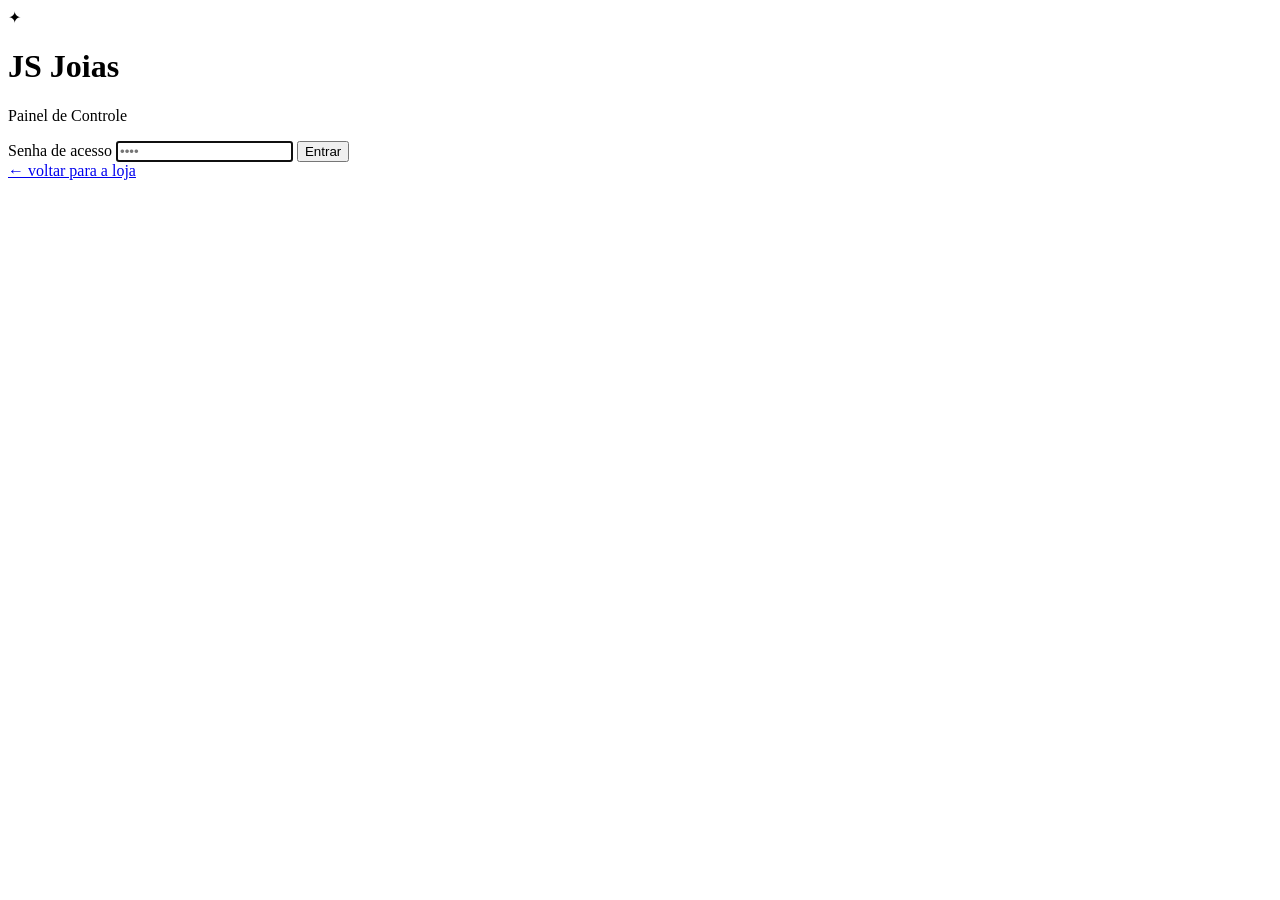
==== admin.html @ 261cc452 "Fazer do Studio Miura a página principal e levar a loja para joias.html A home passa a apresentar o " ====
<!DOCTYPE html>
<html lang="pt-BR">
<head>
    <meta charset="UTF-8">
    <meta name="viewport" content="width=device-width, initial-scale=1.0">
    <meta name="robots" content="noindex, nofollow">
    <title>Painel — JS Joias Delicadas</title>
    <link rel="preconnect" href="https://fonts.googleapis.com">
    <link rel="preconnect" href="https://fonts.gstatic.com" crossorigin>
    <link href="https://fonts.googleapis.com/css2?family=Cormorant+Garamond:ital,wght@0,400;0,500;0,600;1,400&family=Jost:wght@300;400;500;600&display=swap" rel="stylesheet">
    <link rel="stylesheet" href="style.css">
</head>
<body class="admin-body">

    <!-- LOGIN -->
    <div class="admin-login" id="adminLogin">
        <div class="login-card" id="loginCard">
            <span class="brand-star login-star">✦</span>
            <h1 class="login-title">JS Joias</h1>
            <p class="login-sub">Painel de Controle</p>
            <form id="loginForm">
                <label for="loginPass">Senha de acesso</label>
                <input type="password" id="loginPass" inputmode="numeric" autocomplete="current-password" placeholder="••••" autofocus>
                <p class="login-error" id="loginError" hidden>Senha incorreta ✦ tente novamente</p>
                <button type="submit" class="btn btn-gold">Entrar</button>
            </form>
            <a href="joias.html" class="login-back">← voltar para a loja</a>
        </div>
    </div>

    <!-- PAINEL -->
    <div class="admin-panel" id="adminPanel" hidden>
        <header class="admin-header">
            <div class="admin-brand">
                <span class="brand-star">✦</span>
                <div>
                    <div class="admin-brand-name">JS Joias Delicadas</div>
                    <div class="admin-brand-sub">Painel de Controle</div>
                </div>
            </div>
            <div class="admin-header-actions">
                <a href="joias.html" target="_blank" class="btn btn-outline-sm">Ver loja ↗</a>
                <button class="btn btn-outline-sm" id="logoutBtn">Sair</button>
            </div>
        </header>

        <main class="admin-main">
            <div class="admin-stats" id="adminStats"></div>

            <section class="admin-section">
                <div class="admin-section-head">
                    <div>
                        <h2>Configurações da Loja</h2>
                        <p>Avisos do topo, WhatsApp e Instagram — valem para o site inteiro, inclusive o checkout.</p>
                    </div>
                </div>
                <div class="admin-config">
                    <div class="config-grid">
                        <div class="config-field">
                            <label for="cfgWhatsapp">WhatsApp (55 + DDD + número)</label>
                            <input type="text" id="cfgWhatsapp" inputmode="numeric" placeholder="5541989043923">
                        </div>
                        <div class="config-field">
                            <label for="cfgInstagram">Instagram (sem @)</label>
                            <input type="text" id="cfgInstagram" placeholder="js_joiasdelicadas">
                        </div>
                    </div>
                    <div class="config-grid three">
                        <div class="config-field"><label for="cfgAnn0">Aviso 1 da barra</label><input type="text" id="cfgAnn0" placeholder="✦ Frete Grátis acima de R$150"></div>
                        <div class="config-field"><label for="cfgAnn1">Aviso 2 da barra</label><input type="text" id="cfgAnn1" placeholder="1 Ano de Garantia em todas as peças"></div>
                        <div class="config-field"><label for="cfgAnn2">Aviso 3 da barra</label><input type="text" id="cfgAnn2" placeholder="Pix com 5% de desconto ✦"></div>
                    </div>
                </div>
            </section>

            <section class="admin-section">
                <div class="admin-section-head">
                    <div>
                        <h2>Peças da Loja</h2>
                        <p>Edite nome, preços, promoções e estoque, ou oculte peças da vitrine. As mudanças ficam pendentes até você salvar.</p>
                    </div>
                    <button type="button" class="btn btn-gold" id="openNewPieceBtn">＋ Adicionar peça</button>
                </div>
                <div class="admin-orphans" id="orphanNote" hidden></div>
                <div class="admin-table-wrap">
                    <table class="admin-table">
                        <thead>
                            <tr>
                                <th>Peça</th>
                                <th>Nome</th>
                                <th>Preço (R$)</th>
                                <th>De (R$)</th>
                                <th>Selo</th>
                                <th>À venda</th>
                                <th>Visível</th>
                            </tr>
                        </thead>
                        <tbody id="adminRows"></tbody>
                    </table>
                </div>
            </section>

            <section class="admin-actions-bar" id="actionsBar">
                <div class="pending-note" id="pendingNote">Nenhuma alteração pendente</div>
                <div class="admin-actions-btns">
                    <button class="btn btn-outline-sm" id="discardBtn">Descartar alterações</button>
                    <button class="btn btn-cream" id="previewBtn">Salvar prévia neste navegador</button>
                    <button class="btn btn-gold" id="publishBtn">✦ Publicar no site</button>
                </div>
            </section>

            <section class="admin-section admin-publish-box">
                <h3>Publicação</h3>
                <p>Para o botão <strong>"Publicar no site"</strong> funcionar, cole aqui um token do GitHub
                   (<a href="https://github.com/settings/personal-access-tokens/new" target="_blank">criar token ↗</a> — dê acesso de <em>Contents: Read and write</em> apenas ao repositório <code>js-joias-delicadas</code>).
                   O token fica salvo <strong>somente neste navegador</strong>.</p>
                <div class="token-row">
                    <input type="password" id="ghToken" placeholder="github_pat_… ou ghp_…" autocomplete="off">
                    <button class="btn btn-outline-sm" id="saveTokenBtn">Salvar token</button>
                </div>
                <p class="publish-status" id="publishStatus"></p>
            </section>
        </main>
    </div>

    <!-- JANELA DE POSTAGEM — abre pelo botão "Adicionar peça" -->
    <div class="admin-modal" id="newPieceModal" hidden>
        <div class="admin-modal-backdrop" data-close-modal></div>
        <div class="admin-modal-card" role="dialog" aria-modal="true" aria-labelledby="newPieceTitle">
            <header class="admin-modal-head">
                <div>
                    <h2 id="newPieceTitle">Nova Peça</h2>
                    <p>Ela entra no topo da vitrine quando você salvar a prévia ou publicar.</p>
                </div>
                <button type="button" class="admin-modal-close" data-close-modal aria-label="Fechar">✕</button>
            </header>
            <div class="admin-modal-body">
                <form class="new-piece" id="newPieceForm">
                    <div class="new-piece-photo">
                        <input type="file" id="npPhoto" accept="image/*" hidden>
                        <button type="button" class="photo-add-btn np-photo-btn" id="npPhotoBtn" aria-label="Escolher foto">
                            <svg viewBox="0 0 24 24" fill="none" stroke="currentColor" stroke-width="1.5"><path d="M23 19a2 2 0 01-2 2H3a2 2 0 01-2-2V8a2 2 0 012-2h4l2-3h6l2 3h4a2 2 0 012 2z"/><circle cx="12" cy="13" r="4"/></svg>
                            <span>Foto da peça</span>
                        </button>
                        <img id="npPreview" alt="" hidden>
                    </div>
                    <div class="new-piece-fields">
                        <div class="config-grid">
                            <div class="config-field"><label for="npName">Nome da peça</label><input type="text" id="npName" maxlength="60" placeholder="Ex.: Brinco Gota de Cristal" required></div>
                            <div class="config-field"><label for="npBadge">Selo (opcional)</label><input type="text" id="npBadge" maxlength="20" placeholder="Novidade"></div>
                        </div>
                        <div class="config-grid three">
                            <div class="config-field">
                                <label for="npTipo">Tipo</label>
                                <select id="npTipo">
                                    <option>Brincos</option><option>Colares</option><option>Pulseiras</option><option>Anéis</option>
                                </select>
                            </div>
                            <div class="config-field">
                                <label for="npMaterial">Material</label>
                                <select id="npMaterial">
                                    <option>Ouro 18k</option><option>Ródio Branco</option><option>Prata</option><option>Pérola</option>
                                </select>
                            </div>
                            <div class="config-field checkbox-field">
                                <label for="npPerola"><input type="checkbox" id="npPerola"> Contém pérolas</label>
                            </div>
                        </div>
                        <div class="config-grid three">
                            <div class="config-field"><label for="npPrice">Preço (R$)</label><input type="text" id="npPrice" inputmode="decimal" placeholder="99,90" required></div>
                            <div class="config-field"><label for="npOldPrice">Preço "De" (opcional)</label><input type="text" id="npOldPrice" inputmode="decimal" placeholder="—"></div>
                            <div class="config-field checkbox-field">
                                <label for="npKids"><input type="checkbox" id="npKids"> Peça infantil (aba Kids)</label>
                            </div>
                        </div>
                        <div class="config-field">
                            <label for="npDesc">Descrição</label>
                            <textarea id="npDesc" rows="3" maxlength="300" placeholder="Conte os detalhes da peça…"></textarea>
                        </div>
                        <p class="modal-error" id="npError" hidden></p>
                        <button type="submit" class="btn btn-gold">＋ Adicionar à loja</button>
                    </div>
                </form>
            </div>
        </div>
    </div>

    <script src="data/produtos.js"></script>
    <script src="data/catalogo-auto.js"></script>
    <script src="script.js"></script>
    <script src="admin.js"></script>
</body>
</html>
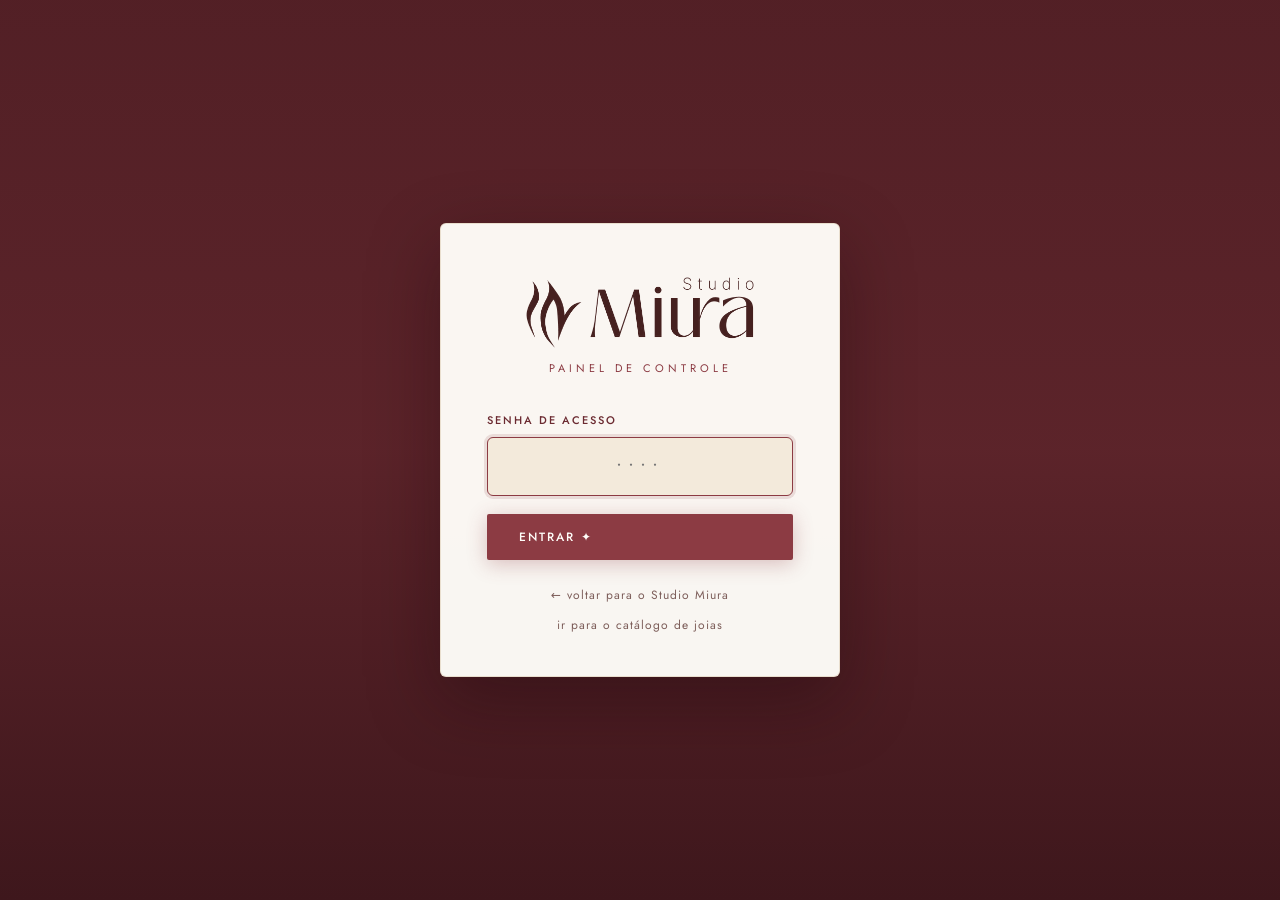
==== commit 6e866150: "Vestir o painel de controle com a identidade do Studio Miura admin-studio.css redefine as variáveis " ====
--- a/admin.html
+++ b/admin.html
@@ -4,27 +4,29 @@
     <meta charset="UTF-8">
     <meta name="viewport" content="width=device-width, initial-scale=1.0">
     <meta name="robots" content="noindex, nofollow">
-    <title>Painel — JS Joias Delicadas</title>
+    <title>Painel — Studio Miura</title>
     <link rel="preconnect" href="https://fonts.googleapis.com">
     <link rel="preconnect" href="https://fonts.gstatic.com" crossorigin>
     <link href="https://fonts.googleapis.com/css2?family=Cormorant+Garamond:ital,wght@0,400;0,500;0,600;1,400&family=Jost:wght@300;400;500;600&display=swap" rel="stylesheet">
+    <link rel="icon" type="image/png" href="img/studio/favicon.png">
     <link rel="stylesheet" href="style.css">
+    <link rel="stylesheet" href="admin-studio.css">
 </head>
 <body class="admin-body">
 
     <!-- LOGIN -->
     <div class="admin-login" id="adminLogin">
         <div class="login-card" id="loginCard">
-            <span class="brand-star login-star">✦</span>
-            <h1 class="login-title">JS Joias</h1>
+            <h1><img src="img/studio/logo-miura.png" alt="Studio Miura" class="login-logo" width="906" height="286"></h1>
             <p class="login-sub">Painel de Controle</p>
             <form id="loginForm">
                 <label for="loginPass">Senha de acesso</label>
                 <input type="password" id="loginPass" inputmode="numeric" autocomplete="current-password" placeholder="••••" autofocus>
                 <p class="login-error" id="loginError" hidden>Senha incorreta ✦ tente novamente</p>
-                <button type="submit" class="btn btn-gold">Entrar</button>
+                <button type="submit" class="btn btn-gold">Entrar ✦</button>
             </form>
-            <a href="joias.html" class="login-back">← voltar para a loja</a>
+            <a href="index.html" class="login-back">← voltar para o Studio Miura</a>
+            <a href="joias.html" class="login-back">ir para o catálogo de joias</a>
         </div>
     </div>
 
@@ -32,19 +34,23 @@
     <div class="admin-panel" id="adminPanel" hidden>
         <header class="admin-header">
             <div class="admin-brand">
-                <span class="brand-star">✦</span>
-                <div>
-                    <div class="admin-brand-name">JS Joias Delicadas</div>
-                    <div class="admin-brand-sub">Painel de Controle</div>
-                </div>
+                <img src="img/studio/logo-miura.png" alt="Studio Miura" class="admin-logo" width="906" height="286">
+                <div class="admin-brand-sub"><strong>Painel de Controle</strong>Catálogo de Joias</div>
             </div>
             <div class="admin-header-actions">
-                <a href="joias.html" target="_blank" class="btn btn-outline-sm">Ver loja ↗</a>
+                <a href="index.html" target="_blank" class="btn btn-outline-sm">Ver Studio ↗</a>
+                <a href="joias.html" target="_blank" class="btn btn-outline-sm">Ver joias ↗</a>
                 <button class="btn btn-outline-sm" id="logoutBtn">Sair</button>
             </div>
         </header>
 
         <main class="admin-main">
+            <div class="admin-welcome">
+                <p>Studio Miura · Painel</p>
+                <h1>Bem-vinda ao seu <em>painel</em></h1>
+                <p>Cuide do catálogo de joias: preços, fotos, estoque e avisos. Nada vai ao ar até você salvar ou publicar.</p>
+            </div>
+
             <div class="admin-stats" id="adminStats"></div>
 
             <section class="admin-section">
--- a/style.css
+++ b/style.css
@@ -0,0 +1,3177 @@
+/* ===========================
+   JS JOIAS DELICADAS — CSS
+   Paleta: Creme, Dourado, Rosa Perola
+   =========================== */
+
+:root {
+  --gold: #c9a06c;
+  --gold-light: #e2c89a;
+  --gold-dark: #a07845;
+  --cream: #fdf8f3;
+  --cream-warm: #f7f0e8;
+  --nude: #eeddd0;
+  --rose: #e8c5bb;
+  --rose-light: #f5ece8;
+  --dark: #2c211c;
+  --text: #4a3830;
+  --text-light: #7a6358;
+  --border: #e8d8cc;
+  --white: #ffffff;
+  --shadow: 0 4px 30px rgba(44,33,28,0.08);
+  --shadow-hover: 0 12px 50px rgba(44,33,28,0.15);
+  --nav-h: 72px;
+  --ann-h: 38px;
+  --transition: all 0.35s cubic-bezier(0.4, 0, 0.2, 1);
+  --radius: 6px;
+  --font-serif: 'Cormorant Garamond', 'Times New Roman', serif;
+  --font-sans: 'Jost', system-ui, sans-serif;
+}
+
+*, *::before, *::after { box-sizing: border-box; margin: 0; padding: 0; }
+
+html { scroll-behavior: smooth; font-size: 16px; }
+
+body {
+  font-family: var(--font-sans);
+  background: var(--cream);
+  color: var(--text);
+  line-height: 1.65;
+  overflow-x: hidden;
+}
+
+img { display: block; max-width: 100%; height: auto; }
+a { text-decoration: none; color: inherit; }
+ul { list-style: none; }
+
+/* Acessibilidade: âncoras não escondem sob a navbar sticky */
+[id] { scroll-margin-top: calc(var(--nav-h) + 16px); }
+
+/* Acessibilidade: foco visível para navegação por teclado */
+a:focus-visible,
+button:focus-visible,
+input:focus-visible,
+textarea:focus-visible,
+select:focus-visible {
+  outline: 2px solid var(--gold);
+  outline-offset: 2px;
+}
+
+/* Acessibilidade: respeita preferência por menos movimento */
+@media (prefers-reduced-motion: reduce) {
+  *, *::before, *::after {
+    animation-duration: 0.01ms !important;
+    animation-delay: 0ms !important;
+    animation-iteration-count: 1 !important;
+    transition-duration: 0.01ms !important;
+    transition-delay: 0ms !important;
+  }
+  html { scroll-behavior: auto; }
+}
+
+/* Touch: ações que dependem de hover ficam sempre visíveis */
+@media (hover: none) {
+  .wishlist-btn { opacity: 1; transform: scale(1); }
+  .product-quick-actions { transform: translateY(0); }
+  .quick-add-btn { padding: 15px 13px; }
+  .cat-overlay { opacity: 1; }
+  .wa-tooltip { display: none; }
+}
+
+/* CONTAINER */
+.container { max-width: 1200px; margin: 0 auto; padding: 0 24px; }
+
+/* SECTIONS */
+.section-label {
+  font-family: var(--font-sans);
+  font-size: 11px;
+  font-weight: 500;
+  letter-spacing: 3px;
+  text-transform: uppercase;
+  color: var(--gold);
+  margin-bottom: 12px;
+}
+.section-label.light { color: var(--gold-light); }
+
+.section-title {
+  font-family: var(--font-serif);
+  font-size: clamp(32px, 4vw, 46px);
+  font-weight: 400;
+  color: var(--dark);
+  line-height: 1.2;
+  margin-bottom: 12px;
+}
+
+.section-subtitle {
+  font-size: 15px;
+  color: var(--text-light);
+  margin-bottom: 48px;
+}
+
+/* BUTTONS */
+.btn {
+  display: inline-flex;
+  align-items: center;
+  gap: 8px;
+  padding: 14px 32px;
+  border-radius: 2px;
+  font-family: var(--font-sans);
+  font-size: 12px;
+  font-weight: 500;
+  letter-spacing: 2px;
+  text-transform: uppercase;
+  cursor: pointer;
+  border: none;
+  transition: var(--transition);
+  text-align: center;
+  white-space: nowrap;
+}
+
+.btn-gold {
+  background: var(--gold);
+  color: var(--white);
+  box-shadow: 0 4px 20px rgba(201,160,108,0.35);
+}
+.btn-gold:hover {
+  background: var(--gold-dark);
+  transform: translateY(-2px);
+  box-shadow: 0 8px 30px rgba(201,160,108,0.45);
+}
+
+.btn-outline {
+  background: transparent;
+  color: var(--dark);
+  border: 1.5px solid var(--dark);
+}
+.btn-outline:hover {
+  background: var(--dark);
+  color: var(--white);
+  transform: translateY(-2px);
+}
+
+.btn-outline-sm {
+  background: transparent;
+  color: var(--gold);
+  border: 1px solid var(--gold);
+  padding: 9px 20px;
+  border-radius: 2px;
+  font-family: var(--font-sans);
+  font-size: 11px;
+  font-weight: 500;
+  letter-spacing: 1.5px;
+  text-transform: uppercase;
+  cursor: pointer;
+  transition: var(--transition);
+  display: inline-block;
+}
+.btn-outline-sm:hover { background: var(--gold); color: var(--white); }
+
+.btn-cream {
+  background: var(--cream);
+  color: var(--gold-dark);
+  border: 1.5px solid var(--gold);
+}
+.btn-cream:hover {
+  background: var(--gold);
+  color: var(--white);
+  transform: translateY(-2px);
+}
+
+/* ===========================
+   ANNOUNCEMENT BAR
+   =========================== */
+.announcement-bar {
+  background: var(--dark);
+  color: var(--gold-light);
+  height: var(--ann-h);
+  display: flex;
+  align-items: center;
+  justify-content: center;
+  position: relative;
+  overflow: hidden;
+}
+.announcement-inner {
+  display: flex;
+  align-items: center;
+  gap: 16px;
+  font-family: var(--font-sans);
+  font-size: 11.5px;
+  letter-spacing: 0.5px;
+  animation: marqueeSlide 20s linear infinite;
+}
+@keyframes marqueeSlide {
+  0%,100% { opacity: 1; }
+}
+.announcement-inner .sep { opacity: 0.4; }
+.announcement-close {
+  position: absolute;
+  right: 16px;
+  background: none;
+  border: none;
+  color: var(--gold-light);
+  font-size: 20px;
+  cursor: pointer;
+  opacity: 0.6;
+  line-height: 1;
+  transition: opacity 0.2s;
+}
+.announcement-close:hover { opacity: 1; }
+
+/* ===========================
+   NAVBAR
+   =========================== */
+.navbar {
+  position: sticky;
+  top: 0;
+  z-index: 100;
+  background: rgba(253,248,243,0.96);
+  backdrop-filter: blur(12px);
+  -webkit-backdrop-filter: blur(12px);
+  border-bottom: 1px solid var(--border);
+  height: var(--nav-h);
+  transition: var(--transition);
+}
+.navbar.scrolled {
+  box-shadow: var(--shadow);
+  background: rgba(253,248,243,0.99);
+}
+
+.nav-container {
+  max-width: 1200px;
+  margin: 0 auto;
+  padding: 0 24px;
+  height: 100%;
+  display: flex;
+  align-items: center;
+  gap: 32px;
+}
+
+.brand { flex: 1; display: flex; justify-content: center; }
+.brand-link {
+  display: flex;
+  align-items: center;
+  gap: 10px;
+  transition: opacity 0.2s;
+}
+.brand-link:hover { opacity: 0.8; }
+.brand-star {
+  font-size: 20px;
+  color: var(--gold);
+  animation: starSpin 8s linear infinite;
+}
+@keyframes starSpin {
+  0% { transform: rotate(0deg); }
+  100% { transform: rotate(360deg); }
+}
+.brand-text { display: flex; flex-direction: column; line-height: 1; }
+.brand-name {
+  font-family: var(--font-serif);
+  font-size: 20px;
+  font-weight: 600;
+  color: var(--dark);
+  letter-spacing: 1px;
+}
+.brand-sub {
+  font-size: 9px;
+  letter-spacing: 3px;
+  text-transform: uppercase;
+  color: var(--gold);
+  font-weight: 400;
+  margin-top: 2px;
+}
+
+.nav-menu { display: flex; align-items: center; gap: 32px; }
+.nav-link {
+  font-size: 12px;
+  font-weight: 400;
+  letter-spacing: 1.5px;
+  text-transform: uppercase;
+  color: var(--text);
+  position: relative;
+  padding-bottom: 4px;
+  transition: color 0.2s;
+}
+.nav-link::after {
+  content: '';
+  position: absolute;
+  bottom: 0;
+  left: 0;
+  width: 0;
+  height: 1px;
+  background: var(--gold);
+  transition: width 0.3s ease;
+}
+.nav-link:hover { color: var(--gold); }
+.nav-link:hover::after { width: 100%; }
+
+.nav-actions { display: flex; align-items: center; gap: 8px; }
+.icon-btn {
+  width: 40px;
+  height: 40px;
+  border: none;
+  background: none;
+  cursor: pointer;
+  display: flex;
+  align-items: center;
+  justify-content: center;
+  color: var(--text);
+  border-radius: 50%;
+  transition: var(--transition);
+  position: relative;
+}
+.icon-btn:hover { background: var(--nude); color: var(--gold); }
+
+.cart-btn { position: relative; }
+.cart-count {
+  position: absolute;
+  top: 4px;
+  right: 4px;
+  width: 16px;
+  height: 16px;
+  background: var(--gold);
+  color: white;
+  border-radius: 50%;
+  font-size: 9px;
+  font-weight: 600;
+  display: flex;
+  align-items: center;
+  justify-content: center;
+  opacity: 0;
+  transform: scale(0);
+  transition: var(--transition);
+}
+.cart-count.visible { opacity: 1; transform: scale(1); }
+
+.hamburger {
+  display: none;
+  flex-direction: column;
+  gap: 5px;
+  background: none;
+  border: none;
+  cursor: pointer;
+  padding: 4px;
+}
+.hamburger span {
+  display: block;
+  width: 24px;
+  height: 1.5px;
+  background: var(--dark);
+  transition: var(--transition);
+}
+.hamburger.open span:nth-child(1) { transform: translateY(6.5px) rotate(45deg); }
+.hamburger.open span:nth-child(2) { opacity: 0; }
+.hamburger.open span:nth-child(3) { transform: translateY(-6.5px) rotate(-45deg); }
+
+/* Search Overlay */
+.search-overlay {
+  position: absolute;
+  top: 100%;
+  left: 0;
+  right: 0;
+  background: var(--white);
+  border-bottom: 1px solid var(--border);
+  padding: 20px 24px;
+  display: none;
+  box-shadow: var(--shadow);
+}
+.search-overlay.active { display: block; animation: fadeDown 0.2s ease; }
+@keyframes fadeDown { from { opacity: 0; transform: translateY(-8px); } to { opacity: 1; transform: translateY(0); } }
+.search-container { max-width: 600px; margin: 0 auto; position: relative; }
+.search-input {
+  width: 100%;
+  padding: 12px 48px 12px 16px;
+  border: 1px solid var(--border);
+  border-radius: 2px;
+  font-family: var(--font-sans);
+  font-size: 14px;
+  color: var(--text);
+  background: var(--cream);
+  outline: none;
+  transition: border-color 0.2s;
+}
+.search-input:focus { border-color: var(--gold); }
+.search-close {
+  position: absolute;
+  right: 12px;
+  top: 50%;
+  transform: translateY(-50%);
+  background: none;
+  border: none;
+  font-size: 24px;
+  cursor: pointer;
+  color: var(--text-light);
+  line-height: 1;
+}
+
+/* Mobile Menu */
+.mobile-menu-overlay {
+  position: fixed;
+  inset: 0;
+  background: rgba(44,33,28,0.5);
+  z-index: 150;
+  opacity: 0;
+  pointer-events: none;
+  transition: opacity 0.35s;
+}
+.mobile-menu-overlay.active { opacity: 1; pointer-events: all; }
+
+.mobile-menu {
+  position: fixed;
+  top: 0;
+  left: 0;
+  width: min(320px, 85vw);
+  height: 100vh;
+  height: 100dvh;
+  background: var(--cream);
+  z-index: 200;
+  padding: 32px 28px;
+  transform: translateX(-100%);
+  transition: transform 0.35s cubic-bezier(0.4, 0, 0.2, 1);
+  display: flex;
+  flex-direction: column;
+  gap: 32px;
+}
+.mobile-menu.open { transform: translateX(0); }
+.mobile-close {
+  position: absolute;
+  top: 20px;
+  right: 20px;
+  background: none;
+  border: none;
+  font-size: 28px;
+  cursor: pointer;
+  color: var(--text);
+  line-height: 1;
+}
+.mobile-brand {
+  font-family: var(--font-serif);
+  font-size: 22px;
+  color: var(--dark);
+  display: flex;
+  align-items: center;
+  gap: 10px;
+}
+.mobile-nav { display: flex; flex-direction: column; gap: 4px; }
+.mobile-nav-link {
+  display: block;
+  padding: 12px 0;
+  font-size: 13px;
+  letter-spacing: 2px;
+  text-transform: uppercase;
+  color: var(--text);
+  border-bottom: 1px solid var(--border);
+  transition: color 0.2s;
+}
+.mobile-nav-link:hover { color: var(--gold); }
+.mobile-whatsapp {
+  display: flex;
+  align-items: center;
+  gap: 10px;
+  background: #25d366;
+  color: white;
+  padding: 14px 20px;
+  border-radius: 2px;
+  font-size: 13px;
+  font-weight: 500;
+  letter-spacing: 0.5px;
+  transition: opacity 0.2s;
+}
+.mobile-whatsapp:hover { opacity: 0.9; }
+
+/* ===========================
+   HERO
+   =========================== */
+.hero {
+  position: relative;
+  min-height: 92vh;
+  min-height: 92svh;
+  display: flex;
+  align-items: center;
+  justify-content: center;
+  text-align: center;
+  overflow: hidden;
+}
+.hero-bg {
+  position: absolute;
+  inset: 0;
+}
+.hero-img {
+  width: 100%;
+  height: 100%;
+  object-fit: cover;
+  object-position: center;
+  transform: scale(1.02);
+  transition: transform 8s ease;
+}
+.hero:hover .hero-img { transform: scale(1.06); }
+.hero-overlay {
+  position: absolute;
+  inset: 0;
+  background:
+    radial-gradient(ellipse at 50% 35%, rgba(30,21,16,0) 0%, rgba(30,21,16,0.4) 100%),
+    linear-gradient(
+      to top,
+      rgba(30,21,16,0.9) 0%,
+      rgba(30,21,16,0.5) 45%,
+      rgba(30,21,16,0.28) 100%
+    );
+}
+
+.hero-content {
+  position: relative;
+  z-index: 10;
+  max-width: 720px;
+  margin: 0 auto;
+  padding: 100px 24px 120px;
+  display: flex;
+  flex-direction: column;
+  align-items: center;
+  animation: heroFadeIn 1s ease both;
+}
+@keyframes heroFadeIn {
+  from { opacity: 0; transform: translateY(30px); }
+  to { opacity: 1; transform: translateY(0); }
+}
+
+.hero-eyebrow {
+  font-size: 11px;
+  letter-spacing: 5px;
+  text-transform: uppercase;
+  color: var(--gold-light);
+  margin-bottom: 20px;
+  display: flex;
+  align-items: center;
+  gap: 14px;
+  animation: heroFadeIn 1s ease 0.1s both;
+}
+.hero-eyebrow::before,
+.hero-eyebrow::after {
+  content: '';
+  width: 44px;
+  height: 1px;
+  background: linear-gradient(to right, transparent, var(--gold-light));
+}
+.hero-eyebrow::after {
+  background: linear-gradient(to left, transparent, var(--gold-light));
+}
+
+.hero-title {
+  font-family: var(--font-serif);
+  font-weight: 300;
+  line-height: 1.05;
+  margin-bottom: 20px;
+  animation: heroFadeIn 1s ease 0.2s both;
+}
+.hero-title-line1 {
+  display: block;
+  font-size: clamp(44px, 6vw, 72px);
+  color: var(--cream);
+  text-shadow: 0 2px 24px rgba(30,21,16,0.4);
+}
+.hero-title-line2 {
+  display: block;
+  font-size: clamp(50px, 7vw, 84px);
+  color: var(--gold-light);
+  font-style: italic;
+  font-weight: 300;
+  text-shadow: 0 2px 24px rgba(30,21,16,0.4);
+}
+
+.hero-subtitle {
+  font-size: 15px;
+  color: rgba(253,248,243,0.85);
+  line-height: 1.7;
+  margin-bottom: 36px;
+  max-width: 440px;
+  animation: heroFadeIn 1s ease 0.3s both;
+}
+
+.hero-ctas {
+  display: flex;
+  gap: 16px;
+  flex-wrap: wrap;
+  justify-content: center;
+  margin-bottom: 40px;
+  animation: heroFadeIn 1s ease 0.4s both;
+}
+.hero .btn-outline {
+  color: var(--cream);
+  border-color: rgba(253,248,243,0.65);
+}
+.hero .btn-outline:hover {
+  background: var(--cream);
+  border-color: var(--cream);
+  color: var(--dark);
+}
+
+.hero-badges {
+  display: flex;
+  gap: 12px;
+  flex-wrap: wrap;
+  justify-content: center;
+  animation: heroFadeIn 1s ease 0.5s both;
+}
+.badge {
+  display: flex;
+  align-items: center;
+  gap: 8px;
+  font-size: 12px;
+  color: rgba(253,248,243,0.92);
+  letter-spacing: 0.5px;
+  background: rgba(253,248,243,0.1);
+  border: 1px solid rgba(253,248,243,0.22);
+  backdrop-filter: blur(6px);
+  -webkit-backdrop-filter: blur(6px);
+  padding: 8px 16px;
+  border-radius: 999px;
+}
+.badge-icon { color: var(--gold-light); font-size: 10px; }
+
+.hero-scroll {
+  position: absolute;
+  bottom: 40px;
+  left: 50%;
+  transform: translateX(-50%);
+  display: flex;
+  flex-direction: column;
+  align-items: center;
+  gap: 8px;
+  color: rgba(253,248,243,0.75);
+  font-size: 10px;
+  letter-spacing: 2px;
+  text-transform: uppercase;
+  animation: heroFadeIn 1s ease 0.8s both;
+}
+.scroll-line {
+  width: 1px;
+  height: 40px;
+  background: var(--gold-light);
+  animation: scrollPulse 2s ease infinite;
+}
+@keyframes scrollPulse {
+  0%,100% { opacity: 1; transform: scaleY(1); }
+  50% { opacity: 0.4; transform: scaleY(0.5); }
+}
+
+/* ===========================
+   CATEGORIES STRIP
+   =========================== */
+.categories-strip {
+  padding: 100px 0;
+  background: var(--white);
+  text-align: center;
+}
+
+.categories-grid {
+  display: grid;
+  grid-template-columns: repeat(4, 1fr);
+  gap: 20px;
+  margin-top: 48px;
+  text-align: left;
+}
+
+.cat-card {
+  position: relative;
+  border-radius: var(--radius);
+  overflow: hidden;
+  cursor: pointer;
+  display: block;
+  transition: var(--transition);
+}
+.cat-card:hover { transform: translateY(-4px); box-shadow: var(--shadow-hover); }
+
+.cat-img-wrap {
+  position: relative;
+  aspect-ratio: 3/4;
+  overflow: hidden;
+}
+.cat-img-wrap img {
+  width: 100%;
+  height: 100%;
+  object-fit: cover;
+  transition: transform 0.6s cubic-bezier(0.4, 0, 0.2, 1);
+}
+.cat-card:hover .cat-img-wrap img { transform: scale(1.07); }
+
+.cat-overlay {
+  position: absolute;
+  inset: 0;
+  background: linear-gradient(to top, rgba(44,33,28,0.6), transparent 50%);
+  display: flex;
+  align-items: flex-end;
+  padding: 20px;
+  opacity: 0;
+  transition: opacity 0.35s;
+}
+.cat-card:hover .cat-overlay { opacity: 1; }
+.cat-overlay span {
+  color: var(--white);
+  font-size: 13px;
+  font-weight: 500;
+  letter-spacing: 1px;
+}
+
+.cat-info {
+  padding: 14px 4px 4px;
+  background: var(--white);
+}
+.cat-info h3 {
+  font-family: var(--font-serif);
+  font-size: 18px;
+  font-weight: 500;
+  color: var(--dark);
+  margin-bottom: 2px;
+}
+.cat-info p {
+  font-size: 12px;
+  color: var(--text-light);
+  letter-spacing: 0.5px;
+}
+
+.featured-cat .cat-img-wrap { aspect-ratio: 3/4; }
+.featured-badge {
+  position: absolute;
+  top: 14px;
+  left: 14px;
+  background: var(--gold);
+  color: var(--white);
+  font-size: 10px;
+  letter-spacing: 2px;
+  text-transform: uppercase;
+  padding: 4px 10px;
+  border-radius: 1px;
+  font-weight: 500;
+}
+
+/* Banner Noivas (coleção sob encomenda) */
+.cat-banner {
+  position: relative;
+  display: block;
+  margin-top: 20px;
+  border-radius: var(--radius);
+  overflow: hidden;
+  text-align: left;
+  transition: var(--transition);
+}
+.cat-banner:hover { transform: translateY(-4px); box-shadow: var(--shadow-hover); }
+.cat-banner-img {
+  width: 100%;
+  height: 300px;
+  object-fit: cover;
+  object-position: center 30%;
+  transition: transform 0.6s cubic-bezier(0.4, 0, 0.2, 1);
+}
+.cat-banner:hover .cat-banner-img { transform: scale(1.04); }
+.cat-banner-content {
+  position: absolute;
+  inset: 0;
+  display: flex;
+  flex-direction: column;
+  justify-content: center;
+  align-items: flex-start;
+  gap: 8px;
+  padding: 40px 48px;
+  background: linear-gradient(to right, rgba(30,21,16,0.78) 0%, rgba(30,21,16,0.45) 55%, rgba(30,21,16,0.05) 100%);
+}
+.cat-banner-badge {
+  font-size: 10px;
+  letter-spacing: 2.5px;
+  text-transform: uppercase;
+  color: var(--gold-light);
+  border: 1px solid rgba(226,200,154,0.5);
+  padding: 5px 12px;
+  border-radius: 999px;
+  margin-bottom: 6px;
+}
+.cat-banner-content h3 {
+  font-family: var(--font-serif);
+  font-size: clamp(26px, 3vw, 36px);
+  font-weight: 400;
+  color: var(--cream);
+  line-height: 1.15;
+}
+.cat-banner-content p {
+  font-size: 14px;
+  color: rgba(253,248,243,0.85);
+  max-width: 420px;
+}
+.cat-banner-cta {
+  margin-top: 10px;
+  font-size: 12px;
+  font-weight: 500;
+  letter-spacing: 2px;
+  text-transform: uppercase;
+  color: var(--gold-light);
+  border-bottom: 1px solid var(--gold-light);
+  padding-bottom: 3px;
+  transition: var(--transition);
+}
+.cat-banner:hover .cat-banner-cta { color: var(--white); border-color: var(--white); }
+
+/* ===========================
+   PRODUCTS SECTION
+   =========================== */
+.products-section {
+  padding: 100px 0;
+  background: var(--cream);
+  text-align: center;
+}
+
+.filter-tabs {
+  display: flex;
+  gap: 4px;
+  justify-content: center;
+  margin-bottom: 56px;
+  flex-wrap: wrap;
+  border-bottom: 1px solid var(--border);
+  padding-bottom: 0;
+}
+.filter-tab {
+  background: none;
+  border: none;
+  cursor: pointer;
+  font-family: var(--font-sans);
+  font-size: 12px;
+  font-weight: 400;
+  letter-spacing: 1.5px;
+  text-transform: uppercase;
+  color: var(--text-light);
+  padding: 12px 20px;
+  border-bottom: 2px solid transparent;
+  margin-bottom: -1px;
+  transition: var(--transition);
+}
+.filter-tab:hover { color: var(--gold); }
+.filter-tab.active {
+  color: var(--gold);
+  border-bottom-color: var(--gold);
+  font-weight: 500;
+}
+
+.products-grid {
+  display: grid;
+  grid-template-columns: repeat(3, 1fr);
+  gap: 28px;
+  text-align: left;
+}
+
+.product-card {
+  background: var(--white);
+  border-radius: var(--radius);
+  overflow: hidden;
+  transition: var(--transition);
+  position: relative;
+}
+.product-card:hover {
+  transform: translateY(-6px);
+  box-shadow: var(--shadow-hover);
+}
+.product-card.hidden { display: none; }
+.product-profile {
+  margin: 0.9rem 0 0.85rem;
+  font-size: 0.92rem;
+  line-height: 1.5;
+  color: #5a4b3f;
+  max-height: 4.5em;
+  overflow: hidden;
+}
+.products-grid .product-card.fade-in {
+  opacity: 1;
+  /* fill backwards (não forwards): com forwards o transform final da animação
+     teria precedência permanente e anularia o translateY do hover */
+  animation: cardRevealFilter 0.55s cubic-bezier(0.22, 1, 0.36, 1) backwards;
+}
+/* Entrada das peças: sobe, ganha foco (blur → nítido) e assenta na escala real.
+   cardRevealFilter é uma cópia com outro nome: trocar o nome força o navegador
+   a reiniciar a animação quando o filtro é reaplicado sobre um card já revelado. */
+@keyframes cardReveal {
+  0% { opacity: 0; transform: translateY(30px) scale(0.95); filter: blur(10px); }
+  55% { filter: blur(0); }
+  100% { opacity: 1; transform: translateY(0) scale(1); filter: blur(0); }
+}
+@keyframes cardRevealFilter {
+  0% { opacity: 0; transform: translateY(30px) scale(0.95); filter: blur(10px); }
+  55% { filter: blur(0); }
+  100% { opacity: 1; transform: translateY(0) scale(1); filter: blur(0); }
+}
+@keyframes fadeInUp {
+  from { opacity: 0; transform: translateY(20px); }
+  to { opacity: 1; transform: translateY(0); }
+}
+
+.product-img-wrap {
+  position: relative;
+  aspect-ratio: 1;
+  overflow: hidden;
+}
+.product-img-wrap img {
+  width: 100%;
+  height: 100%;
+  object-fit: cover;
+  transition: transform 0.6s cubic-bezier(0.4, 0, 0.2, 1);
+}
+.product-card:hover .product-img-wrap img { transform: scale(1.06); }
+
+.product-img-wrap .img-alt {
+  position: absolute;
+  inset: 0;
+  opacity: 0;
+  transition: opacity 0.45s ease, transform 0.6s cubic-bezier(0.4, 0, 0.2, 1);
+}
+.product-card:hover .product-img-wrap .img-alt { opacity: 1; }
+
+.product-badge {
+  position: absolute;
+  top: 12px;
+  left: 12px;
+  background: var(--gold);
+  color: var(--white);
+  font-size: 10px;
+  letter-spacing: 1.5px;
+  text-transform: uppercase;
+  padding: 4px 10px;
+  border-radius: 1px;
+  font-weight: 500;
+}
+.new-badge { background: var(--dark); }
+
+.wishlist-btn {
+  position: absolute;
+  top: 12px;
+  right: 12px;
+  width: 34px;
+  height: 34px;
+  background: rgba(253,248,243,0.9);
+  border: none;
+  border-radius: 50%;
+  cursor: pointer;
+  font-size: 16px;
+  display: flex;
+  align-items: center;
+  justify-content: center;
+  color: var(--text-light);
+  transition: var(--transition);
+  opacity: 0;
+  transform: scale(0.8);
+}
+.product-card:hover .wishlist-btn { opacity: 1; transform: scale(1); }
+.wishlist-btn:hover { background: var(--white); color: #e07878; }
+.wishlist-btn.active { color: #e07878; opacity: 1; transform: scale(1); }
+
+.product-quick-actions {
+  position: absolute;
+  bottom: 0;
+  left: 0;
+  right: 0;
+  transform: translateY(100%);
+  transition: var(--transition);
+}
+.product-card:hover .product-quick-actions { transform: translateY(0); }
+
+.quick-add-btn {
+  width: 100%;
+  padding: 13px;
+  background: rgba(44,33,28,0.88);
+  backdrop-filter: blur(4px);
+  color: var(--gold-light);
+  border: none;
+  cursor: pointer;
+  font-family: var(--font-sans);
+  font-size: 11px;
+  font-weight: 500;
+  letter-spacing: 2px;
+  text-transform: uppercase;
+  transition: background 0.2s;
+}
+.quick-add-btn:hover { background: var(--gold); color: var(--white); }
+
+.product-info { padding: 18px 18px 20px; }
+.product-tag {
+  font-size: 10.5px;
+  letter-spacing: 1.5px;
+  text-transform: uppercase;
+  color: var(--gold);
+  margin-bottom: 6px;
+}
+.product-name {
+  font-family: var(--font-serif);
+  font-size: 18px;
+  font-weight: 500;
+  color: var(--dark);
+  line-height: 1.3;
+  margin-bottom: 10px;
+}
+.product-price {
+  display: flex;
+  align-items: baseline;
+  gap: 8px;
+  margin-bottom: 8px;
+}
+.price-current {
+  font-family: var(--font-serif);
+  font-size: 20px;
+  color: var(--dark);
+  font-weight: 500;
+}
+.price-old {
+  font-size: 13px;
+  color: var(--text-light);
+  text-decoration: line-through;
+}
+.product-details {
+  display: flex;
+  gap: 6px;
+  font-size: 11px;
+  color: var(--text-light);
+  letter-spacing: 0.3px;
+}
+
+/* ===========================
+   SOLD OUT — Esgotado State
+   Premium glass-morphism overlay with animations
+   =========================== */
+
+/* Card desaturação + hover suave */
+.product-card.sold-out {
+  position: relative;
+}
+.product-card.sold-out .product-img-wrap img {
+  filter: grayscale(65%) brightness(0.92);
+  transition: filter 0.6s cubic-bezier(0.4, 0, 0.2, 1), transform 0.6s cubic-bezier(0.4, 0, 0.2, 1);
+}
+.product-card.sold-out:hover .product-img-wrap img {
+  filter: grayscale(30%) brightness(0.96);
+  transform: scale(1.03);
+}
+
+/* Badge "Esgotado" no canto — gradiente animado */
+.sold-out-badge {
+  background: linear-gradient(135deg, #8b7355, #a08c72, #c9a06c, #a08c72, #8b7355) !important;
+  background-size: 300% 300% !important;
+  animation: soldOutBadgeShimmer 4s ease infinite !important;
+  color: var(--white) !important;
+  font-weight: 600 !important;
+  letter-spacing: 2px !important;
+  padding: 5px 14px !important;
+  border-radius: 2px !important;
+  text-shadow: 0 1px 2px rgba(0,0,0,0.15);
+}
+@keyframes soldOutBadgeShimmer {
+  0%   { background-position: 0% 50%; }
+  50%  { background-position: 100% 50%; }
+  100% { background-position: 0% 50%; }
+}
+
+/* Overlay glassmorphism */
+.sold-out-overlay {
+  position: absolute;
+  inset: 0;
+  background: linear-gradient(
+    160deg,
+    rgba(253,248,243,0.15) 0%,
+    rgba(44,33,28,0.35) 50%,
+    rgba(201,160,108,0.18) 100%
+  );
+  backdrop-filter: blur(2px);
+  -webkit-backdrop-filter: blur(2px);
+  display: flex;
+  align-items: center;
+  justify-content: center;
+  z-index: 2;
+  opacity: 0;
+  transition: opacity 0.5s cubic-bezier(0.4, 0, 0.2, 1);
+  animation: soldOutOverlayIn 0.8s 0.2s cubic-bezier(0.22, 1, 0.36, 1) forwards;
+}
+@keyframes soldOutOverlayIn {
+  0%   { opacity: 0; }
+  100% { opacity: 1; }
+}
+
+/* Stamp central com animação */
+.sold-out-stamp {
+  display: flex;
+  flex-direction: column;
+  align-items: center;
+  gap: 4px;
+  padding: 18px 30px;
+  background: rgba(253,248,243,0.88);
+  backdrop-filter: blur(12px);
+  -webkit-backdrop-filter: blur(12px);
+  border: 1px solid rgba(201,160,108,0.35);
+  border-radius: 4px;
+  box-shadow:
+    0 8px 32px rgba(44,33,28,0.12),
+    0 2px 8px rgba(201,160,108,0.08),
+    inset 0 0 0 1px rgba(255,255,255,0.3);
+  transform: scale(0.8) translateY(8px);
+  opacity: 0;
+  animation: soldOutStampIn 0.7s 0.45s cubic-bezier(0.34, 1.56, 0.64, 1) forwards;
+}
+@keyframes soldOutStampIn {
+  0%   { transform: scale(0.8) translateY(8px); opacity: 0; }
+  60%  { transform: scale(1.02) translateY(-2px); opacity: 1; }
+  100% { transform: scale(1) translateY(0); opacity: 1; }
+}
+
+.sold-out-icon {
+  font-size: 16px;
+  color: var(--gold);
+  animation: soldOutIconSpin 6s linear infinite;
+}
+@keyframes soldOutIconSpin {
+  0%   { transform: rotate(0deg); }
+  100% { transform: rotate(360deg); }
+}
+
+.sold-out-text {
+  font-family: var(--font-serif);
+  font-size: 17px;
+  font-weight: 600;
+  color: var(--dark);
+  letter-spacing: 3px;
+  text-transform: uppercase;
+  line-height: 1;
+}
+
+.sold-out-sub {
+  font-family: var(--font-sans);
+  font-size: 10px;
+  font-weight: 400;
+  color: var(--gold);
+  letter-spacing: 1.5px;
+  text-transform: uppercase;
+  opacity: 0;
+  animation: soldOutSubIn 0.5s 0.9s ease forwards;
+}
+@keyframes soldOutSubIn {
+  0%   { opacity: 0; transform: translateY(4px); }
+  100% { opacity: 1; transform: translateY(0); }
+}
+
+/* Preço "Esgotado" estilizado */
+.sold-out-price {
+  font-family: var(--font-sans) !important;
+  font-size: 13px !important;
+  font-weight: 500 !important;
+  letter-spacing: 1.5px;
+  text-transform: uppercase;
+  color: var(--text-light) !important;
+  position: relative;
+  padding-left: 18px;
+}
+.sold-out-price::before {
+  content: '✦';
+  position: absolute;
+  left: 0;
+  color: var(--gold);
+  font-size: 10px;
+  animation: soldOutPricePulse 2s ease-in-out infinite;
+}
+@keyframes soldOutPricePulse {
+  0%, 100% { opacity: 0.5; transform: scale(1); }
+  50%      { opacity: 1; transform: scale(1.2); }
+}
+
+/* Botão "Avise-me" */
+.sold-out-notify-btn {
+  background: linear-gradient(135deg, var(--gold-dark), var(--gold)) !important;
+  color: var(--white) !important;
+  letter-spacing: 1.5px !important;
+  font-size: 10px !important;
+  position: relative;
+  overflow: hidden;
+}
+.sold-out-notify-btn::after {
+  content: '';
+  position: absolute;
+  top: 0;
+  left: -100%;
+  width: 100%;
+  height: 100%;
+  background: linear-gradient(90deg, transparent, rgba(255,255,255,0.2), transparent);
+  animation: soldOutBtnShimmer 3s ease-in-out infinite;
+}
+@keyframes soldOutBtnShimmer {
+  0%   { left: -100%; }
+  100% { left: 100%; }
+}
+.sold-out-notify-btn:hover {
+  background: linear-gradient(135deg, var(--gold), var(--gold-light)) !important;
+}
+
+/* Hover no card sold-out: overlay suaviza */
+.product-card.sold-out:hover .sold-out-overlay {
+  background: linear-gradient(
+    160deg,
+    rgba(253,248,243,0.10) 0%,
+    rgba(44,33,28,0.25) 50%,
+    rgba(201,160,108,0.12) 100%
+  );
+}
+.product-card.sold-out:hover .sold-out-stamp {
+  box-shadow:
+    0 12px 40px rgba(44,33,28,0.18),
+    0 4px 12px rgba(201,160,108,0.12),
+    inset 0 0 0 1px rgba(255,255,255,0.4);
+  transform: scale(1.03);
+  transition: all 0.4s cubic-bezier(0.4, 0, 0.2, 1);
+}
+
+/* Quick actions sempre visíveis em sold-out */
+.product-card.sold-out .product-quick-actions {
+  transform: translateY(0);
+}
+
+/* Linha decorativa shimmer no topo do card sold-out */
+.product-card.sold-out::before {
+  content: '';
+  position: absolute;
+  top: 0;
+  left: 0;
+  right: 0;
+  height: 3px;
+  background: linear-gradient(90deg, transparent, var(--gold), var(--gold-light), var(--gold), transparent);
+  background-size: 200% 100%;
+  animation: soldOutTopLine 3s ease infinite;
+  z-index: 3;
+  border-radius: var(--radius) var(--radius) 0 0;
+}
+@keyframes soldOutTopLine {
+  0%   { background-position: -200% 0; }
+  100% { background-position: 200% 0; }
+}
+
+/* Sold-out na página do produto */
+.pdp-sold-out-banner {
+  display: flex;
+  align-items: center;
+  gap: 12px;
+  padding: 16px 20px;
+  background: linear-gradient(135deg, rgba(201,160,108,0.08), rgba(201,160,108,0.15));
+  border: 1px solid rgba(201,160,108,0.25);
+  border-radius: var(--radius);
+  margin-bottom: 20px;
+  animation: pdpSoldOutIn 0.6s cubic-bezier(0.22, 1, 0.36, 1);
+}
+@keyframes pdpSoldOutIn {
+  0%   { opacity: 0; transform: translateY(-8px); }
+  100% { opacity: 1; transform: translateY(0); }
+}
+.pdp-sold-out-banner .sold-out-icon {
+  font-size: 20px;
+  animation: soldOutIconSpin 6s linear infinite;
+}
+.pdp-sold-out-banner-text {
+  display: flex;
+  flex-direction: column;
+  gap: 2px;
+}
+.pdp-sold-out-banner-text strong {
+  font-family: var(--font-serif);
+  font-size: 16px;
+  color: var(--dark);
+  letter-spacing: 1px;
+  text-transform: uppercase;
+}
+.pdp-sold-out-banner-text span {
+  font-size: 12px;
+  color: var(--text-light);
+}
+
+/* Custom Order CTA */
+.custom-order-cta {
+  margin-top: 64px;
+  padding: 48px;
+  background: var(--white);
+  border: 1px solid var(--border);
+  border-radius: var(--radius);
+  text-align: center;
+}
+.custom-order-inner { max-width: 480px; margin: 0 auto; }
+.cta-ornament {
+  display: block;
+  font-size: 24px;
+  color: var(--gold);
+  margin-bottom: 16px;
+  animation: starSpin 8s linear infinite;
+}
+.custom-order-cta h3 {
+  font-family: var(--font-serif);
+  font-size: 28px;
+  font-weight: 400;
+  color: var(--dark);
+  margin-bottom: 10px;
+}
+.custom-order-cta p {
+  font-size: 14px;
+  color: var(--text-light);
+  margin-bottom: 24px;
+}
+
+/* ===========================
+   BRAND STORY
+   =========================== */
+.brand-story {
+  background: var(--cream-warm);
+  overflow: hidden;
+}
+.brand-story-bg {
+  display: grid;
+  grid-template-columns: 1fr 1fr;
+  min-height: 600px;
+}
+
+.story-image-side {
+  position: relative;
+  overflow: hidden;
+}
+.story-img {
+  width: 100%;
+  height: 100%;
+  object-fit: cover;
+  transition: transform 8s ease;
+}
+.brand-story:hover .story-img { transform: scale(1.04); }
+
+.story-quote-card {
+  position: absolute;
+  bottom: 40px;
+  right: -20px;
+  background: var(--white);
+  padding: 24px 32px;
+  border-left: 3px solid var(--gold);
+  max-width: 260px;
+  box-shadow: var(--shadow-hover);
+  animation: floatCard 4s ease infinite;
+}
+@keyframes floatCard {
+  0%,100% { transform: translateY(0); }
+  50% { transform: translateY(-8px); }
+}
+.story-quote {
+  font-family: var(--font-serif);
+  font-size: 16px;
+  color: var(--dark);
+  line-height: 1.6;
+  font-style: italic;
+}
+
+.story-content-side {
+  padding: 80px 80px 80px 60px;
+  display: flex;
+  flex-direction: column;
+  justify-content: center;
+}
+.story-title {
+  font-family: var(--font-serif);
+  font-size: clamp(32px, 3.5vw, 46px);
+  font-weight: 400;
+  color: var(--dark);
+  line-height: 1.2;
+  margin-bottom: 24px;
+}
+.story-text {
+  font-size: 14.5px;
+  color: var(--text-light);
+  line-height: 1.8;
+  margin-bottom: 16px;
+}
+
+.story-stats {
+  display: flex;
+  gap: 40px;
+  margin: 36px 0;
+  padding: 28px 0;
+  border-top: 1px solid var(--border);
+  border-bottom: 1px solid var(--border);
+}
+.stat { display: flex; flex-direction: column; gap: 4px; }
+.stat-num {
+  font-family: var(--font-serif);
+  font-size: 28px;
+  font-weight: 500;
+  color: var(--gold);
+}
+.stat-label { font-size: 11px; color: var(--text-light); letter-spacing: 0.5px; }
+
+/* ===========================
+   NOIVAS SECTION
+   =========================== */
+.noivas-section {
+  background: linear-gradient(135deg, #2c211c 0%, #4a3025 50%, #2c211c 100%);
+  padding: 100px 0;
+  position: relative;
+  overflow: hidden;
+}
+.noivas-section::before {
+  content: '✦';
+  position: absolute;
+  font-size: 400px;
+  color: rgba(201,160,108,0.04);
+  top: 50%;
+  left: 50%;
+  transform: translate(-50%, -50%);
+  pointer-events: none;
+}
+
+.noivas-inner {
+  display: grid;
+  grid-template-columns: 1fr 1fr;
+  gap: 80px;
+  align-items: center;
+}
+
+.noivas-title {
+  font-family: var(--font-serif);
+  font-size: clamp(36px, 4vw, 54px);
+  font-weight: 300;
+  color: var(--white);
+  line-height: 1.1;
+  margin-bottom: 20px;
+}
+.noivas-title em { color: var(--gold); font-style: italic; }
+
+.noivas-text {
+  font-size: 15px;
+  color: rgba(255,255,255,0.65);
+  line-height: 1.7;
+  margin-bottom: 28px;
+}
+
+.noivas-features {
+  display: flex;
+  flex-direction: column;
+  gap: 14px;
+  margin-bottom: 36px;
+}
+.noivas-features li {
+  display: flex;
+  align-items: center;
+  gap: 12px;
+  color: rgba(255,255,255,0.8);
+  font-size: 14px;
+}
+.feat-icon { color: var(--gold); font-size: 12px; flex-shrink: 0; }
+
+.noivas-image {
+  position: relative;
+  border-radius: var(--radius);
+  overflow: hidden;
+}
+.noivas-image img {
+  width: 100%;
+  aspect-ratio: 4/5;
+  object-fit: cover;
+  border-radius: var(--radius);
+  transition: transform 0.6s ease;
+}
+.noivas-image:hover img { transform: scale(1.04); }
+.noivas-ornament {
+  position: absolute;
+  inset: 12px;
+  border: 1px solid rgba(201,160,108,0.3);
+  border-radius: var(--radius);
+  pointer-events: none;
+}
+
+/* ===========================
+   LOYALTY SECTION
+   =========================== */
+.loyalty-section {
+  padding: 100px 0;
+  background: var(--white);
+  text-align: center;
+}
+
+.loyalty-grid {
+  display: grid;
+  grid-template-columns: repeat(3, 1fr);
+  gap: 28px;
+  margin-top: 56px;
+}
+
+.loyalty-card {
+  padding: 40px 32px;
+  border: 1px solid var(--border);
+  border-radius: var(--radius);
+  background: var(--cream);
+  transition: var(--transition);
+  position: relative;
+  overflow: hidden;
+}
+.loyalty-card::before {
+  content: '';
+  position: absolute;
+  top: 0;
+  left: 0;
+  right: 0;
+  height: 2px;
+  background: var(--gold);
+  transform: scaleX(0);
+  transition: transform 0.4s ease;
+}
+.loyalty-card:hover { transform: translateY(-6px); box-shadow: var(--shadow-hover); }
+.loyalty-card:hover::before { transform: scaleX(1); }
+
+.loyalty-icon {
+  width: 56px;
+  height: 56px;
+  border: 1.5px solid var(--gold-light);
+  border-radius: 50%;
+  display: flex;
+  align-items: center;
+  justify-content: center;
+  margin: 0 auto 20px;
+  color: var(--gold);
+}
+.loyalty-icon svg { width: 22px; height: 22px; }
+
+.loyalty-card h3 {
+  font-family: var(--font-serif);
+  font-size: 22px;
+  font-weight: 500;
+  color: var(--dark);
+  margin-bottom: 10px;
+}
+.loyalty-card p {
+  font-size: 14px;
+  color: var(--text-light);
+  line-height: 1.6;
+  margin-bottom: 20px;
+}
+.loyalty-highlight {
+  display: inline-block;
+  background: var(--rose-light);
+  color: var(--gold-dark);
+  font-size: 11px;
+  letter-spacing: 1px;
+  text-transform: uppercase;
+  padding: 6px 14px;
+  border-radius: 40px;
+  font-weight: 500;
+}
+
+.loyalty-cta {
+  margin-top: 52px;
+}
+
+/* ===========================
+   GUARANTEE SECTION
+   =========================== */
+.guarantee-section {
+  padding: 80px 0;
+  background: var(--cream-warm);
+}
+
+.guarantee-grid {
+  display: grid;
+  grid-template-columns: repeat(4, 1fr);
+  gap: 28px;
+  text-align: center;
+}
+
+.guarantee-item {
+  padding: 32px 20px;
+  transition: var(--transition);
+}
+.guarantee-item:hover { transform: translateY(-4px); }
+
+.guar-icon {
+  width: 52px;
+  height: 52px;
+  border: 1px solid var(--gold-light);
+  border-radius: 50%;
+  display: flex;
+  align-items: center;
+  justify-content: center;
+  margin: 0 auto 16px;
+  color: var(--gold);
+  transition: var(--transition);
+}
+.guarantee-item:hover .guar-icon {
+  background: var(--gold);
+  color: var(--white);
+  border-color: var(--gold);
+}
+.guar-icon svg { width: 20px; height: 20px; }
+
+.guarantee-item h3 {
+  font-family: var(--font-serif);
+  font-size: 18px;
+  font-weight: 500;
+  color: var(--dark);
+  margin-bottom: 8px;
+}
+.guarantee-item p {
+  font-size: 13px;
+  color: var(--text-light);
+  line-height: 1.65;
+}
+
+/* ===========================
+   INSTAGRAM SECTION
+   =========================== */
+.instagram-section {
+  padding: 80px 0;
+  background: var(--white);
+}
+
+.insta-header {
+  display: flex;
+  align-items: center;
+  justify-content: space-between;
+  margin-bottom: 28px;
+}
+.insta-brand {
+  display: flex;
+  align-items: center;
+  gap: 10px;
+  font-family: var(--font-serif);
+  font-size: 20px;
+  color: var(--dark);
+  font-weight: 500;
+}
+
+.insta-grid {
+  display: grid;
+  grid-template-columns: repeat(6, 1fr);
+  gap: 6px;
+}
+.insta-item {
+  aspect-ratio: 1;
+  background-size: cover;
+  background-position: center;
+  background-color: var(--nude);
+  border-radius: 3px;
+  overflow: hidden;
+  position: relative;
+  cursor: pointer;
+}
+.insta-hover {
+  position: absolute;
+  inset: 0;
+  background: rgba(201,160,108,0.75);
+  display: flex;
+  align-items: center;
+  justify-content: center;
+  opacity: 0;
+  transition: opacity 0.3s;
+}
+.insta-item:hover .insta-hover { opacity: 1; }
+
+/* ===========================
+   FOOTER
+   =========================== */
+.footer { background: var(--dark); color: rgba(255,255,255,0.65); }
+
+.footer-top { padding: 72px 0 48px; }
+
+.footer-grid {
+  display: grid;
+  grid-template-columns: 2fr 1fr 1fr 1.2fr;
+  gap: 48px;
+}
+
+.footer-brand-col {}
+.footer-brand {
+  display: flex;
+  align-items: center;
+  gap: 12px;
+  margin-bottom: 16px;
+}
+.footer-brand .brand-star { font-size: 22px; color: var(--gold); }
+.footer-brand-name {
+  font-family: var(--font-serif);
+  font-size: 20px;
+  color: var(--white);
+  letter-spacing: 0.5px;
+}
+.footer-brand-tagline {
+  font-size: 10px;
+  letter-spacing: 2.5px;
+  text-transform: uppercase;
+  color: var(--gold);
+  margin-top: 2px;
+}
+.footer-desc { font-size: 13px; line-height: 1.7; margin-bottom: 24px; max-width: 280px; }
+
+.footer-socials { display: flex; gap: 12px; }
+.social-link {
+  width: 38px;
+  height: 38px;
+  border: 1px solid rgba(255,255,255,0.15);
+  border-radius: 50%;
+  display: flex;
+  align-items: center;
+  justify-content: center;
+  color: rgba(255,255,255,0.6);
+  transition: var(--transition);
+}
+.social-link:hover {
+  border-color: var(--gold);
+  color: var(--gold);
+  transform: translateY(-3px);
+}
+
+.footer-col-title {
+  font-family: var(--font-sans);
+  font-size: 10px;
+  font-weight: 600;
+  letter-spacing: 2.5px;
+  text-transform: uppercase;
+  color: var(--white);
+  margin-bottom: 20px;
+}
+
+.footer-links { display: flex; flex-direction: column; gap: 10px; }
+.footer-links a {
+  font-size: 13px;
+  color: rgba(255,255,255,0.55);
+  transition: color 0.2s;
+}
+.footer-links a:hover { color: var(--gold); }
+
+.footer-contact { display: flex; flex-direction: column; gap: 4px; }
+.footer-contact p { font-size: 11px; text-transform: uppercase; letter-spacing: 1px; color: rgba(255,255,255,0.35); margin-top: 10px; }
+.footer-contact p:first-child { margin-top: 0; }
+.footer-contact-link {
+  font-size: 14px;
+  color: var(--gold-light);
+  transition: color 0.2s;
+}
+.footer-contact-link:hover { color: var(--gold); }
+.footer-hours { font-size: 12px !important; color: rgba(255,255,255,0.4) !important; letter-spacing: 0.3px !important; margin-top: 16px !important; }
+
+.footer-bottom {
+  border-top: 1px solid rgba(255,255,255,0.08);
+  padding: 20px 0;
+}
+.footer-bottom .container {
+  display: flex;
+  justify-content: space-between;
+  align-items: center;
+  font-size: 12px;
+  color: rgba(255,255,255,0.3);
+}
+
+/* ===========================
+   FLOATING WHATSAPP
+   =========================== */
+.floating-whatsapp {
+  position: fixed;
+  bottom: 32px;
+  right: 32px;
+  z-index: 90;
+  width: 58px;
+  height: 58px;
+  background: #25d366;
+  border-radius: 50%;
+  display: flex;
+  align-items: center;
+  justify-content: center;
+  color: white;
+  box-shadow: 0 4px 20px rgba(37,211,102,0.4);
+  transition: var(--transition);
+  animation: waPulse 3s ease infinite;
+}
+@keyframes waPulse {
+  0%,100% { box-shadow: 0 4px 20px rgba(37,211,102,0.4); }
+  50% { box-shadow: 0 4px 40px rgba(37,211,102,0.7); }
+}
+.floating-whatsapp:hover { transform: scale(1.1) translateY(-3px); }
+
+.wa-tooltip {
+  position: absolute;
+  right: 70px;
+  background: var(--dark);
+  color: var(--gold-light);
+  font-size: 12px;
+  font-weight: 500;
+  letter-spacing: 0.5px;
+  padding: 8px 14px;
+  border-radius: 2px;
+  white-space: nowrap;
+  opacity: 0;
+  transform: translateX(8px);
+  pointer-events: none;
+  transition: var(--transition);
+}
+.wa-tooltip::after {
+  content: '';
+  position: absolute;
+  right: -6px;
+  top: 50%;
+  transform: translateY(-50%);
+  border: 6px solid transparent;
+  border-left-color: var(--dark);
+  border-right-width: 0;
+}
+.floating-whatsapp:hover .wa-tooltip { opacity: 1; transform: translateX(0); }
+
+/* ===========================
+   CART SIDEBAR
+   =========================== */
+.cart-overlay {
+  position: fixed;
+  inset: 0;
+  background: rgba(44,33,28,0.5);
+  z-index: 200;
+  opacity: 0;
+  pointer-events: none;
+  transition: opacity 0.35s;
+}
+.cart-overlay.active { opacity: 1; pointer-events: all; }
+
+.cart-sidebar {
+  position: fixed;
+  top: 0;
+  right: 0;
+  width: 400px;
+  max-width: 95vw;
+  height: 100vh;
+  height: 100dvh;
+  background: var(--white);
+  z-index: 300;
+  transform: translateX(100%);
+  transition: transform 0.4s cubic-bezier(0.4, 0, 0.2, 1);
+  display: flex;
+  flex-direction: column;
+  box-shadow: -8px 0 40px rgba(44,33,28,0.15);
+}
+.cart-sidebar.open { transform: translateX(0); }
+
+.cart-header {
+  display: flex;
+  align-items: center;
+  justify-content: space-between;
+  padding: 24px 28px;
+  border-bottom: 1px solid var(--border);
+}
+.cart-header h2 {
+  font-family: var(--font-serif);
+  font-size: 22px;
+  font-weight: 500;
+  color: var(--dark);
+}
+.cart-close-btn {
+  background: none;
+  border: none;
+  font-size: 28px;
+  cursor: pointer;
+  color: var(--text-light);
+  line-height: 1;
+  transition: color 0.2s;
+}
+.cart-close-btn:hover { color: var(--dark); }
+
+.cart-items {
+  flex: 1;
+  overflow-y: auto;
+  padding: 20px 28px;
+}
+
+.cart-empty {
+  display: flex;
+  flex-direction: column;
+  align-items: center;
+  justify-content: center;
+  height: 300px;
+  gap: 8px;
+  color: var(--text-light);
+}
+.cart-empty-icon { font-size: 36px; color: var(--gold-light); margin-bottom: 8px; }
+.cart-empty p { font-family: var(--font-serif); font-size: 18px; font-weight: 400; }
+.cart-empty-sub { font-size: 13px; }
+
+.cart-item {
+  display: flex;
+  gap: 16px;
+  padding: 16px 0;
+  border-bottom: 1px solid var(--border);
+  animation: fadeInUp 0.3s ease;
+}
+.cart-item-img {
+  width: 72px;
+  height: 72px;
+  border-radius: 4px;
+  overflow: hidden;
+  flex-shrink: 0;
+  background: var(--nude);
+}
+.cart-item-img img { width: 100%; height: 100%; object-fit: cover; }
+.cart-item-info { flex: 1; }
+.cart-item-name {
+  font-family: var(--font-serif);
+  font-size: 15px;
+  color: var(--dark);
+  margin-bottom: 4px;
+}
+.cart-item-price {
+  font-size: 14px;
+  color: var(--gold);
+  font-weight: 500;
+}
+.cart-item-remove {
+  background: none;
+  border: none;
+  cursor: pointer;
+  color: var(--text-light);
+  font-size: 18px;
+  line-height: 1;
+  transition: color 0.2s;
+  flex-shrink: 0;
+  align-self: flex-start;
+}
+.cart-item-remove:hover { color: #e07878; }
+
+.cart-footer {
+  padding: 20px 28px 28px;
+  border-top: 1px solid var(--border);
+}
+.cart-total {
+  display: flex;
+  justify-content: space-between;
+  align-items: center;
+  margin-bottom: 10px;
+  font-size: 15px;
+  color: var(--text);
+}
+.cart-total-value {
+  font-family: var(--font-serif);
+  font-size: 22px;
+  font-weight: 500;
+  color: var(--dark);
+}
+.cart-pix-info {
+  font-size: 12px;
+  color: var(--text-light);
+  text-align: center;
+  margin-bottom: 16px;
+}
+
+/* ===========================
+   SCROLL ANIMATIONS
+   =========================== */
+[data-reveal] { opacity: 0; }
+[data-reveal].revealed {
+  opacity: 1;
+  /* fill backwards: cobre o atraso da cascata sem congelar o estado final
+     (forwards anularia o transform do hover nos cards) */
+  animation: cardReveal 0.8s cubic-bezier(0.22, 1, 0.36, 1) backwards;
+  animation-delay: var(--reveal-delay, 0s);
+}
+
+/* ===========================
+   RESPONSIVE
+   =========================== */
+@media (max-width: 1024px) {
+  .categories-grid { grid-template-columns: repeat(2, 1fr); }
+  .products-grid { grid-template-columns: repeat(2, 1fr); }
+  .footer-grid { grid-template-columns: 1fr 1fr; gap: 36px; }
+  .brand-story-bg { grid-template-columns: 1fr; }
+  .story-image-side { height: 480px; }
+  .story-content-side { padding: 60px 40px; }
+  .guarantee-grid { grid-template-columns: repeat(2, 1fr); }
+  .loyalty-grid { grid-template-columns: repeat(2, 1fr); }
+  .insta-grid { grid-template-columns: repeat(3, 1fr); }
+  .noivas-inner { grid-template-columns: 1fr; gap: 48px; }
+  .noivas-image { order: -1; max-width: 480px; margin: 0 auto; }
+}
+
+@media (max-width: 768px) {
+  .nav-menu { display: none; }
+  .hamburger { display: flex; padding: 10px; margin-left: -10px; }
+  .icon-btn { width: 44px; height: 44px; }
+
+  /* Hero mobile: conteúdo centralizado e legível */
+  .hero { min-height: 88svh; }
+  /* corta o lado direito do banner, onde há texto embutido na arte */
+  .hero-img { object-position: left center; }
+  .hero-content { padding: 72px 20px 110px; }
+  .hero-eyebrow::before,
+  .hero-eyebrow::after { width: 28px; }
+  .hero-subtitle { font-size: 14px; }
+  .hero-ctas { flex-direction: column; align-items: center; width: 100%; }
+  .hero-ctas .btn { width: min(100%, 320px); justify-content: center; }
+  .hero-badges { gap: 8px; }
+  .badge { padding: 7px 13px; font-size: 11px; }
+  .hero-scroll { bottom: 24px; }
+
+  /* Abas de filtro: rolagem horizontal em vez de pilha */
+  .filter-tabs {
+    flex-wrap: nowrap;
+    overflow-x: auto;
+    justify-content: flex-start;
+    -webkit-overflow-scrolling: touch;
+    scrollbar-width: none;
+    margin-left: -20px;
+    margin-right: -20px;
+    padding: 0 20px;
+  }
+  .filter-tabs::-webkit-scrollbar { display: none; }
+  .filter-tab { white-space: nowrap; min-height: 44px; flex-shrink: 0; }
+
+  .search-input { font-size: 16px; } /* evita zoom automático no iOS */
+  .categories-grid { grid-template-columns: repeat(2, 1fr); }
+  .cat-banner-img { height: 260px; }
+  .cat-banner-content { padding: 24px 20px; }
+  .cat-banner-content p { font-size: 13px; }
+  .products-grid { grid-template-columns: 1fr 1fr; gap: 16px; }
+  .brand-story-bg { grid-template-columns: 1fr; }
+  .story-content-side { padding: 48px 24px; }
+  .story-stats { gap: 24px; }
+  .loyalty-grid { grid-template-columns: 1fr; }
+  .guarantee-grid { grid-template-columns: 1fr 1fr; }
+  .footer-grid { grid-template-columns: 1fr; gap: 28px; }
+  .footer-bottom .container { flex-direction: column; gap: 6px; text-align: center; }
+  .insta-grid { grid-template-columns: repeat(3, 1fr); }
+  .announcement-inner { gap: 10px; font-size: 10.5px; }
+  .cart-sidebar { width: 100%; max-width: 100%; }
+  .story-quote-card { right: 0; bottom: 20px; }
+}
+
+@media (max-width: 600px) {
+  /* Barra de anúncio: só a primeira mensagem em telas estreitas */
+  .announcement-inner > span:nth-child(n+2) { display: none; }
+}
+
+@media (max-width: 480px) {
+  .products-grid { grid-template-columns: 1fr; }
+  .categories-grid { grid-template-columns: 1fr 1fr; gap: 12px; }
+  .guarantee-grid { grid-template-columns: 1fr; }
+  .insta-grid { grid-template-columns: repeat(2, 1fr); }
+  .custom-order-cta { padding: 32px 20px; }
+  .filter-tab { padding: 10px 12px; font-size: 11px; }
+  .container { padding: 0 16px; }
+  .filter-tabs { margin-left: -16px; margin-right: -16px; padding: 0 16px; }
+  .categories-strip, .products-section { padding: 64px 0; }
+  .hero-title-line1 { font-size: clamp(38px, 11vw, 48px); }
+  .hero-title-line2 { font-size: clamp(42px, 12.5vw, 56px); }
+  .floating-whatsapp { width: 52px; height: 52px; bottom: 20px; right: 20px; }
+}
+
+/* ===========================
+   PÁGINA DE PRODUTO (PDP)
+   =========================== */
+
+.pdp-body { background: var(--cream); }
+.pdp-main { padding: calc(var(--nav-h) + 40px) 0 80px; }
+
+/* Entrada escalonada */
+.pdp-anim {
+  opacity: 0;
+  animation: pdpFadeUp 0.7s cubic-bezier(0.4, 0, 0.2, 1) both;
+}
+@keyframes pdpFadeUp {
+  from { opacity: 0; transform: translateY(24px); }
+  to { opacity: 1; transform: translateY(0); }
+}
+
+/* Breadcrumb */
+.pdp-breadcrumb {
+  display: flex;
+  align-items: center;
+  gap: 10px;
+  font-size: 12px;
+  letter-spacing: 1.5px;
+  text-transform: uppercase;
+  color: var(--text-light);
+  margin-bottom: 40px;
+}
+.pdp-breadcrumb a { transition: var(--transition); }
+.pdp-breadcrumb a:hover { color: var(--gold); }
+.crumb-sep { color: var(--gold); font-size: 8px; }
+#crumbName { color: var(--gold-dark); }
+
+/* Grid principal */
+.pdp-grid {
+  display: grid;
+  grid-template-columns: 1.05fr 1fr;
+  gap: 64px;
+  align-items: start;
+  margin-bottom: 96px;
+}
+
+/* Galeria */
+.pdp-img-main {
+  position: relative;
+  border-radius: var(--radius);
+  overflow: hidden;
+  aspect-ratio: 1;
+  box-shadow: var(--shadow);
+  background: var(--white);
+}
+.pdp-img-main img {
+  width: 100%;
+  height: 100%;
+  object-fit: cover;
+  transition: transform 0.8s cubic-bezier(0.4, 0, 0.2, 1), opacity 0.22s ease;
+}
+.pdp-img-main:hover img { transform: scale(1.05); }
+.pdp-img-main img.swapping { opacity: 0; }
+.pdp-badge {
+  position: absolute;
+  top: 16px;
+  left: 16px;
+  background: var(--gold);
+  color: var(--white);
+  font-size: 10px;
+  font-weight: 500;
+  letter-spacing: 2px;
+  text-transform: uppercase;
+  padding: 7px 14px;
+  border-radius: 2px;
+}
+.pdp-thumbs { display: flex; gap: 12px; margin-top: 14px; }
+.pdp-thumb {
+  width: 84px;
+  height: 84px;
+  padding: 0;
+  border: 2px solid transparent;
+  border-radius: var(--radius);
+  overflow: hidden;
+  cursor: pointer;
+  background: none;
+  opacity: 0.65;
+  transition: var(--transition);
+}
+.pdp-thumb img { width: 100%; height: 100%; object-fit: cover; }
+.pdp-thumb:hover { opacity: 1; transform: translateY(-2px); }
+.pdp-thumb.active { border-color: var(--gold); opacity: 1; }
+
+/* Informações */
+.pdp-tag {
+  font-size: 11px;
+  font-weight: 500;
+  letter-spacing: 3px;
+  text-transform: uppercase;
+  color: var(--gold);
+  margin-bottom: 10px;
+}
+.pdp-name {
+  font-family: var(--font-serif);
+  font-size: clamp(32px, 4vw, 46px);
+  font-weight: 500;
+  line-height: 1.15;
+  color: var(--dark);
+  margin-bottom: 14px;
+}
+.pdp-rating { display: flex; align-items: center; gap: 10px; margin-bottom: 26px; }
+.stars { color: var(--gold); letter-spacing: 3px; font-size: 15px; }
+.stars.small { font-size: 12px; }
+.rating-link {
+  font-size: 12.5px;
+  color: var(--text-light);
+  border-bottom: 1px solid var(--border);
+  transition: var(--transition);
+}
+.rating-link:hover { color: var(--gold); border-color: var(--gold); }
+
+.pdp-price-box {
+  display: flex;
+  align-items: baseline;
+  gap: 14px;
+  flex-wrap: wrap;
+  padding: 20px 0;
+  border-top: 1px solid var(--border);
+  border-bottom: 1px solid var(--border);
+  margin-bottom: 24px;
+}
+.pdp-price {
+  font-family: var(--font-serif);
+  font-size: 34px;
+  font-weight: 600;
+  color: var(--gold-dark);
+}
+.pdp-price-old {
+  font-size: 16px;
+  color: var(--text-light);
+  text-decoration: line-through;
+}
+.pdp-pix { font-size: 13px; color: var(--text-light); }
+
+.pdp-desc { font-size: 15px; line-height: 1.8; margin-bottom: 20px; max-width: 52ch; }
+
+.pdp-chips { display: flex; gap: 10px; flex-wrap: wrap; margin-bottom: 30px; }
+.pdp-chip {
+  font-size: 11.5px;
+  letter-spacing: 1px;
+  text-transform: uppercase;
+  color: var(--gold-dark);
+  background: var(--rose-light);
+  border: 1px solid var(--border);
+  padding: 7px 14px;
+  border-radius: 100px;
+}
+
+/* Compra */
+.pdp-buy-row { display: flex; gap: 14px; align-items: stretch; margin-bottom: 12px; }
+.pdp-qty {
+  display: flex;
+  align-items: center;
+  border: 1px solid var(--border);
+  border-radius: var(--radius);
+  background: var(--white);
+  overflow: hidden;
+}
+.pdp-qty button {
+  width: 42px;
+  height: 100%;
+  min-height: 48px;
+  border: none;
+  background: none;
+  font-size: 18px;
+  color: var(--gold-dark);
+  cursor: pointer;
+  transition: var(--transition);
+}
+.pdp-qty button:hover { background: var(--rose-light); }
+.pdp-qty span { min-width: 32px; text-align: center; font-weight: 500; }
+.pdp-add { flex: 1; text-align: center; border: none; cursor: pointer; font-size: 13px; }
+.pdp-buy-now { display: block; text-align: center; margin-bottom: 34px; }
+
+.pdp-payments {
+  display: grid;
+  grid-template-columns: 1fr 1fr;
+  gap: 14px;
+  background: var(--white);
+  border: 1px solid var(--border);
+  border-radius: var(--radius);
+  padding: 22px;
+}
+.pdp-pay-item { display: flex; gap: 12px; align-items: center; }
+.pdp-pay-item svg { width: 22px; height: 22px; color: var(--gold); flex-shrink: 0; }
+.pdp-pay-item strong {
+  display: block;
+  font-size: 13px;
+  font-weight: 500;
+  color: var(--dark);
+}
+.pdp-pay-item span { font-size: 12px; color: var(--text-light); }
+
+/* Avaliações */
+.pdp-reviews { margin-bottom: 96px; text-align: center; }
+.pdp-rating-summary {
+  display: inline-flex;
+  align-items: center;
+  gap: 16px;
+  margin: 8px 0 44px;
+  text-align: left;
+}
+.summary-avg {
+  font-family: var(--font-serif);
+  font-size: 52px;
+  font-weight: 600;
+  color: var(--gold-dark);
+  line-height: 1;
+}
+.pdp-rating-summary p { font-size: 12.5px; color: var(--text-light); }
+
+.reviews-layout {
+  display: grid;
+  grid-template-columns: 1.2fr 1fr;
+  gap: 48px;
+  text-align: left;
+  align-items: start;
+}
+.reviews-list { display: flex; flex-direction: column; gap: 18px; }
+.review-card {
+  background: var(--white);
+  border: 1px solid var(--border);
+  border-radius: var(--radius);
+  padding: 24px 26px;
+  transition: var(--transition);
+}
+.review-card:hover { box-shadow: var(--shadow); transform: translateY(-3px); }
+.review-card.review-new { animation: reviewPop 0.6s cubic-bezier(0.34, 1.4, 0.64, 1) both; }
+@keyframes reviewPop {
+  from { opacity: 0; transform: scale(0.94) translateY(14px); }
+  to { opacity: 1; transform: scale(1) translateY(0); }
+}
+.review-head { display: flex; gap: 14px; align-items: center; margin-bottom: 12px; }
+.review-avatar {
+  width: 46px;
+  height: 46px;
+  border-radius: 50%;
+  background: linear-gradient(135deg, var(--gold-light), var(--gold));
+  color: var(--white);
+  font-family: var(--font-serif);
+  font-size: 19px;
+  display: flex;
+  align-items: center;
+  justify-content: center;
+  flex-shrink: 0;
+  overflow: hidden;
+  border: 2px solid var(--white);
+  box-shadow: 0 0 0 1.5px var(--gold-light), 0 3px 10px rgba(44,33,28,0.12);
+}
+.review-avatar img {
+  width: 100%;
+  height: 100%;
+  object-fit: cover;
+  border-radius: 50%;
+}
+.review-card:hover .review-avatar { transform: scale(1.06); transition: var(--transition); }
+.review-meta { flex: 1; min-width: 0; }
+.review-name { font-weight: 500; font-size: 14px; color: var(--dark); }
+.review-side {
+  display: flex;
+  flex-direction: column;
+  align-items: flex-end;
+  gap: 5px;
+  flex-shrink: 0;
+}
+.review-date { font-size: 11.5px; color: var(--text-light); }
+.review-verified {
+  display: inline-flex;
+  align-items: center;
+  gap: 5px;
+  font-size: 10.5px;
+  font-weight: 500;
+  letter-spacing: 0.5px;
+  color: #4a8c5c;
+  background: #eef7f0;
+  border: 1px solid #d3e8da;
+  padding: 3px 9px;
+  border-radius: 100px;
+  white-space: nowrap;
+}
+.review-verified svg { width: 11px; height: 11px; }
+.review-text {
+  font-family: var(--font-serif);
+  font-size: 16.5px;
+  font-style: italic;
+  line-height: 1.7;
+  color: var(--text);
+}
+
+/* Formulário de avaliação */
+.review-form {
+  background: var(--white);
+  border: 1px solid var(--border);
+  border-radius: var(--radius);
+  padding: 32px;
+  position: sticky;
+  top: calc(var(--nav-h) + 20px);
+}
+.review-form h3 {
+  font-family: var(--font-serif);
+  font-size: 24px;
+  font-weight: 500;
+  color: var(--dark);
+  margin-bottom: 6px;
+}
+.review-form-sub { font-size: 13px; color: var(--text-light); margin-bottom: 22px; }
+.review-form label {
+  display: block;
+  font-size: 11px;
+  font-weight: 500;
+  letter-spacing: 2px;
+  text-transform: uppercase;
+  color: var(--gold-dark);
+  margin: 16px 0 7px;
+}
+.review-form input,
+.review-form textarea {
+  width: 100%;
+  border: 1px solid var(--border);
+  border-radius: var(--radius);
+  background: var(--cream);
+  padding: 12px 14px;
+  font-family: var(--font-sans);
+  font-size: 14px;
+  color: var(--text);
+  resize: vertical;
+  transition: var(--transition);
+}
+.review-form input:focus,
+.review-form textarea:focus {
+  outline: none;
+  border-color: var(--gold);
+  box-shadow: 0 0 0 3px rgba(201,160,108,0.15);
+}
+.star-input { display: flex; gap: 4px; }
+.star-input button {
+  background: none;
+  border: none;
+  font-size: 30px;
+  color: var(--border);
+  cursor: pointer;
+  transition: color 0.2s ease, transform 0.2s cubic-bezier(0.34, 1.6, 0.64, 1);
+  line-height: 1;
+  padding: 2px;
+}
+.star-input button.lit { color: var(--gold); }
+.star-input button:hover { transform: scale(1.25) rotate(8deg); }
+.review-form .btn { width: 100%; border: none; cursor: pointer; margin-top: 24px; }
+
+/* Relacionados */
+.pdp-related { text-align: center; }
+.related-grid { margin-top: 12px; }
+.related-card { cursor: pointer; }
+
+/* Responsivo */
+@media (max-width: 900px) {
+  .pdp-grid { grid-template-columns: 1fr; gap: 36px; margin-bottom: 64px; }
+  .reviews-layout { grid-template-columns: 1fr; }
+  .review-form { position: static; }
+  .pdp-main { padding-top: calc(var(--nav-h) + 24px); }
+}
+@media (max-width: 560px) {
+  .pdp-buy-row { flex-direction: column; }
+  .pdp-qty { justify-content: center; min-height: 48px; }
+  .pdp-payments { grid-template-columns: 1fr; }
+  .related-grid { grid-template-columns: 1fr; }
+}
+
+/* Fotos nas avaliações (estilo Shein) */
+.review-photos { display: flex; gap: 10px; margin-top: 14px; flex-wrap: wrap; }
+.review-photo {
+  width: 68px;
+  height: 68px;
+  padding: 0;
+  border: 1px solid var(--border);
+  border-radius: var(--radius);
+  overflow: hidden;
+  cursor: zoom-in;
+  background: none;
+  transition: var(--transition);
+}
+.review-photo img { width: 100%; height: 100%; object-fit: cover; transition: transform 0.4s ease; }
+.review-photo:hover { border-color: var(--gold); box-shadow: var(--shadow); }
+.review-photo:hover img { transform: scale(1.12); }
+
+/* Upload de fotos no formulário */
+.label-opt { text-transform: none; letter-spacing: 0; color: var(--text-light); font-weight: 400; }
+.photo-previews { display: flex; gap: 10px; flex-wrap: wrap; align-items: center; }
+.photo-add-btn {
+  width: 68px;
+  height: 68px;
+  display: flex;
+  flex-direction: column;
+  align-items: center;
+  justify-content: center;
+  gap: 4px;
+  border: 1.5px dashed var(--gold-light);
+  border-radius: var(--radius);
+  background: var(--cream);
+  color: var(--gold-dark);
+  font-family: var(--font-sans);
+  font-size: 10px;
+  letter-spacing: 0.5px;
+  cursor: pointer;
+  transition: var(--transition);
+}
+.photo-add-btn svg { width: 20px; height: 20px; }
+.photo-add-btn:hover {
+  border-color: var(--gold);
+  background: var(--rose-light);
+  transform: translateY(-2px);
+}
+.photo-preview {
+  position: relative;
+  width: 68px;
+  height: 68px;
+  border-radius: var(--radius);
+  overflow: hidden;
+  border: 1px solid var(--border);
+  animation: reviewPop 0.4s cubic-bezier(0.34, 1.4, 0.64, 1) both;
+}
+.photo-preview img { width: 100%; height: 100%; object-fit: cover; }
+.photo-remove {
+  position: absolute;
+  top: 3px;
+  right: 3px;
+  width: 20px;
+  height: 20px;
+  border: none;
+  border-radius: 50%;
+  background: rgba(44,33,28,0.75);
+  color: var(--white);
+  font-size: 13px;
+  line-height: 1;
+  cursor: pointer;
+  display: flex;
+  align-items: center;
+  justify-content: center;
+  transition: var(--transition);
+}
+.photo-remove:hover { background: var(--dark); transform: scale(1.15); }
+
+/* Lightbox */
+.pdp-lightbox {
+  position: fixed;
+  inset: 0;
+  z-index: 300;
+  background: rgba(44,33,28,0.88);
+  backdrop-filter: blur(6px);
+  -webkit-backdrop-filter: blur(6px);
+  display: flex;
+  align-items: center;
+  justify-content: center;
+  padding: 32px;
+  opacity: 0;
+  visibility: hidden;
+  transition: opacity 0.35s ease, visibility 0.35s ease;
+  cursor: zoom-out;
+}
+.pdp-lightbox.open { opacity: 1; visibility: visible; }
+.pdp-lightbox img {
+  max-width: min(90vw, 640px);
+  max-height: 85vh;
+  border-radius: var(--radius);
+  box-shadow: 0 24px 80px rgba(0,0,0,0.5);
+  transform: scale(0.92);
+  transition: transform 0.35s cubic-bezier(0.34, 1.3, 0.64, 1);
+}
+.pdp-lightbox.open img { transform: scale(1); }
+.lightbox-close {
+  position: absolute;
+  top: 20px;
+  right: 28px;
+  background: none;
+  border: none;
+  color: var(--cream);
+  font-size: 38px;
+  line-height: 1;
+  cursor: pointer;
+  opacity: 0.8;
+  transition: var(--transition);
+}
+.lightbox-close:hover { opacity: 1; transform: rotate(90deg); }
+
+/* Imagens ampliáveis */
+.zoomable { cursor: zoom-in; }
+.cart-item-img { display: block; }
+
+/* ===========================
+   PAINEL DE CONTROLE (ADMIN)
+   =========================== */
+
+.admin-body { background: var(--cream); min-height: 100vh; }
+
+/* Login */
+.admin-login {
+  min-height: 100vh;
+  display: flex;
+  align-items: center;
+  justify-content: center;
+  padding: 24px;
+  background:
+    radial-gradient(ellipse at 20% 10%, rgba(226,200,154,0.25), transparent 55%),
+    radial-gradient(ellipse at 85% 90%, rgba(232,197,187,0.3), transparent 55%),
+    var(--cream);
+}
+.login-card {
+  background: var(--white);
+  border: 1px solid var(--border);
+  border-radius: var(--radius);
+  box-shadow: var(--shadow-hover);
+  padding: 52px 46px 40px;
+  width: 100%;
+  max-width: 400px;
+  text-align: center;
+  animation: pdpFadeUp 0.7s cubic-bezier(0.4, 0, 0.2, 1) both;
+}
+.login-star { font-size: 30px; display: inline-block; }
+.login-title {
+  font-family: var(--font-serif);
+  font-size: 38px;
+  font-weight: 600;
+  color: var(--dark);
+  margin-top: 10px;
+}
+.login-sub {
+  font-size: 11px;
+  letter-spacing: 4px;
+  text-transform: uppercase;
+  color: var(--gold);
+  margin: 4px 0 34px;
+}
+.login-card label {
+  display: block;
+  text-align: left;
+  font-size: 11px;
+  font-weight: 500;
+  letter-spacing: 2px;
+  text-transform: uppercase;
+  color: var(--gold-dark);
+  margin-bottom: 8px;
+}
+.login-card input {
+  width: 100%;
+  border: 1px solid var(--border);
+  border-radius: var(--radius);
+  background: var(--cream);
+  padding: 14px 16px;
+  font-family: var(--font-sans);
+  font-size: 20px;
+  letter-spacing: 6px;
+  text-align: center;
+  color: var(--text);
+  transition: var(--transition);
+}
+.login-card input:focus {
+  outline: none;
+  border-color: var(--gold);
+  box-shadow: 0 0 0 3px rgba(201,160,108,0.15);
+}
+.login-card .btn { width: 100%; margin-top: 18px; border: none; cursor: pointer; }
+.login-error { color: #b0563f; font-size: 13px; margin-top: 12px; }
+.login-back {
+  display: inline-block;
+  margin-top: 26px;
+  font-size: 12px;
+  letter-spacing: 1px;
+  color: var(--text-light);
+  transition: var(--transition);
+}
+.login-back:hover { color: var(--gold); }
+.login-card.shake { animation: loginShake 0.45s ease; }
+@keyframes loginShake {
+  0%, 100% { transform: translateX(0); }
+  20% { transform: translateX(-10px); }
+  40% { transform: translateX(9px); }
+  60% { transform: translateX(-6px); }
+  80% { transform: translateX(4px); }
+}
+
+/* Painel */
+.admin-panel { animation: pdpFadeUp 0.6s ease both; }
+.admin-header {
+  background: rgba(253,248,243,0.97);
+  border-bottom: 1px solid var(--border);
+  padding: 16px 32px;
+  display: flex;
+  align-items: center;
+  justify-content: space-between;
+  position: sticky;
+  top: 0;
+  z-index: 50;
+  box-shadow: var(--shadow);
+}
+.admin-brand { display: flex; align-items: center; gap: 12px; }
+.admin-brand-name { font-family: var(--font-serif); font-size: 20px; font-weight: 600; color: var(--dark); line-height: 1.1; }
+.admin-brand-sub { font-size: 9px; letter-spacing: 3px; text-transform: uppercase; color: var(--gold); }
+.admin-header-actions { display: flex; gap: 10px; }
+.admin-header-actions .btn { cursor: pointer; }
+
+.admin-main { max-width: 1150px; margin: 0 auto; padding: 36px 24px 80px; }
+
+.admin-stats {
+  display: grid;
+  grid-template-columns: repeat(auto-fit, minmax(170px, 1fr));
+  gap: 16px;
+  margin-bottom: 36px;
+}
+.stat-card {
+  background: var(--white);
+  border: 1px solid var(--border);
+  border-radius: var(--radius);
+  padding: 20px 24px;
+  display: flex;
+  flex-direction: column;
+  gap: 2px;
+  transition: var(--transition);
+}
+.stat-card:hover { box-shadow: var(--shadow); transform: translateY(-2px); }
+.stat-value { font-family: var(--font-serif); font-size: 30px; font-weight: 600; color: var(--gold-dark); }
+.stat-name { font-size: 11px; letter-spacing: 1.5px; text-transform: uppercase; color: var(--text-light); }
+
+.admin-section { margin-bottom: 28px; }
+.admin-section-head {
+  display: flex;
+  align-items: flex-start;
+  justify-content: space-between;
+  gap: 20px;
+}
+.admin-section-head .btn { cursor: pointer; flex-shrink: 0; }
+.admin-section-head h2 { font-family: var(--font-serif); font-size: 30px; font-weight: 500; color: var(--dark); }
+.admin-section-head p { font-size: 13.5px; color: var(--text-light); margin: 4px 0 20px; }
+
+.admin-table-wrap {
+  background: var(--white);
+  border: 1px solid var(--border);
+  border-radius: var(--radius);
+  overflow-x: auto;
+  box-shadow: var(--shadow);
+}
+.admin-table { width: 100%; border-collapse: collapse; min-width: 760px; }
+.admin-table th {
+  font-size: 10.5px;
+  font-weight: 500;
+  letter-spacing: 2px;
+  text-transform: uppercase;
+  color: var(--gold-dark);
+  text-align: left;
+  padding: 14px 14px;
+  border-bottom: 1px solid var(--border);
+  background: var(--rose-light);
+}
+.admin-table td { padding: 10px 14px; border-bottom: 1px solid var(--cream-warm); vertical-align: middle; }
+.admin-table tr:last-child td { border-bottom: none; }
+.admin-table tr { transition: background 0.25s ease, opacity 0.3s ease; }
+.admin-table tr:hover { background: var(--cream); }
+.admin-table tr.row-hidden { opacity: 0.45; }
+.admin-table tr.row-hidden td:first-child { filter: grayscale(0.8); }
+.admin-table tr.row-soldout td:first-child img { filter: grayscale(0.65); }
+.admin-table tr.row-soldout .cell-tag::after {
+  content: ' · esgotada';
+  color: var(--gold-dark);
+  font-weight: 600;
+}
+
+.admin-orphans {
+  display: flex;
+  align-items: center;
+  flex-wrap: wrap;
+  gap: 10px;
+  margin: 0 0 18px;
+  padding: 14px 18px;
+  border: 1px solid var(--gold);
+  border-left-width: 3px;
+  border-radius: var(--radius);
+  background: var(--rose-light);
+  font-size: 13px;
+  line-height: 1.5;
+  color: var(--text);
+}
+.admin-orphans strong { color: var(--gold-dark); }
+.admin-orphans .btn { cursor: pointer; margin-left: auto; }
+
+.cell-piece { display: flex; align-items: center; gap: 10px; }
+.cell-piece img {
+  width: 52px; height: 52px;
+  object-fit: cover;
+  border-radius: var(--radius);
+  border: 1px solid var(--border);
+  transition: var(--transition);
+}
+.cell-piece a:hover img { transform: scale(1.5); box-shadow: var(--shadow-hover); }
+.cell-tag { font-size: 10.5px; color: var(--text-light); white-space: nowrap; }
+
+.admin-table input[type="text"] {
+  width: 100%;
+  border: 1px solid transparent;
+  border-radius: 4px;
+  background: transparent;
+  padding: 8px 10px;
+  font-family: var(--font-sans);
+  font-size: 13.5px;
+  color: var(--text);
+  transition: var(--transition);
+}
+.admin-table input[type="text"]:hover { border-color: var(--border); background: var(--cream); }
+.admin-table input[type="text"]:focus {
+  outline: none;
+  border-color: var(--gold);
+  background: var(--white);
+  box-shadow: 0 0 0 3px rgba(201,160,108,0.12);
+}
+.input-num { max-width: 96px; text-align: right; }
+.input-badge { max-width: 130px; }
+
+/* Toggle visível */
+.switch { position: relative; display: inline-block; width: 42px; height: 24px; }
+.switch input { opacity: 0; width: 0; height: 0; }
+.slider {
+  position: absolute;
+  inset: 0;
+  background: var(--border);
+  border-radius: 24px;
+  cursor: pointer;
+  transition: var(--transition);
+}
+.slider::before {
+  content: '';
+  position: absolute;
+  width: 18px; height: 18px;
+  left: 3px; top: 3px;
+  background: var(--white);
+  border-radius: 50%;
+  transition: var(--transition);
+  box-shadow: 0 1px 4px rgba(44,33,28,0.25);
+}
+.switch input:checked + .slider { background: var(--gold); }
+.switch input:checked + .slider::before { transform: translateX(18px); }
+
+/* Barra de ações */
+.admin-actions-bar {
+  display: flex;
+  align-items: center;
+  justify-content: space-between;
+  gap: 16px;
+  flex-wrap: wrap;
+  background: var(--white);
+  border: 1px solid var(--border);
+  border-radius: var(--radius);
+  padding: 16px 20px;
+  margin-bottom: 28px;
+  transition: var(--transition);
+}
+.admin-actions-bar.dirty { border-color: var(--gold); box-shadow: 0 0 0 3px rgba(201,160,108,0.12); }
+.pending-note { font-size: 13px; color: var(--text-light); }
+.admin-actions-bar.dirty .pending-note { color: var(--gold-dark); font-weight: 500; }
+.admin-actions-btns { display: flex; gap: 10px; flex-wrap: wrap; }
+.admin-actions-btns .btn { cursor: pointer; }
+
+/* Publicação */
+.admin-publish-box {
+  background: var(--white);
+  border: 1px solid var(--border);
+  border-radius: var(--radius);
+  padding: 24px 26px;
+}
+.admin-publish-box h3 { font-family: var(--font-serif); font-size: 22px; font-weight: 500; color: var(--dark); margin-bottom: 6px; }
+.admin-publish-box p { font-size: 13px; color: var(--text-light); max-width: 68ch; }
+.admin-publish-box a { color: var(--gold-dark); border-bottom: 1px solid var(--gold-light); }
+.admin-publish-box code { background: var(--cream-warm); padding: 1px 6px; border-radius: 3px; font-size: 12px; }
+.token-row { display: flex; gap: 10px; margin-top: 14px; flex-wrap: wrap; }
+.token-row input {
+  flex: 1;
+  min-width: 240px;
+  border: 1px solid var(--border);
+  border-radius: var(--radius);
+  background: var(--cream);
+  padding: 10px 14px;
+  font-size: 13px;
+  color: var(--text);
+}
+.token-row input:focus { outline: none; border-color: var(--gold); }
+.token-row .btn { cursor: pointer; }
+.publish-status { font-size: 13px; margin-top: 12px; min-height: 18px; }
+.publish-status.ok { color: #4a8c5c; }
+.publish-status.err { color: #b0563f; }
+
+@media (max-width: 720px) {
+  .admin-stats { grid-template-columns: repeat(2, 1fr); }
+  .admin-header { padding: 12px 16px; }
+  .admin-main { padding: 24px 12px 60px; }
+}
+
+/* hidden sempre vence regras de display */
+[hidden] { display: none !important; }
+
+/* Janela de postagem (nova peça) */
+.admin-modal {
+  position: fixed;
+  inset: 0;
+  z-index: 200;
+  display: flex;
+  align-items: center;
+  justify-content: center;
+  padding: 24px;
+}
+.admin-modal-backdrop {
+  position: absolute;
+  inset: 0;
+  background: rgba(40, 28, 22, 0.55);
+  backdrop-filter: blur(3px);
+  animation: modalFade 0.2s ease;
+}
+.admin-modal-card {
+  position: relative;
+  width: 100%;
+  max-width: 820px;
+  max-height: 90vh;
+  display: flex;
+  flex-direction: column;
+  background: var(--cream);
+  border: 1px solid var(--border);
+  border-radius: var(--radius);
+  box-shadow: 0 24px 60px rgba(40, 28, 22, 0.3);
+  animation: modalRise 0.25s ease;
+}
+.admin-modal-head {
+  display: flex;
+  align-items: flex-start;
+  justify-content: space-between;
+  gap: 20px;
+  padding: 22px 26px 16px;
+  border-bottom: 1px solid var(--border);
+}
+.admin-modal-head h2 { font-family: var(--font-serif); font-size: 26px; font-weight: 500; color: var(--dark); }
+.admin-modal-head p { font-size: 13px; color: var(--text-light); margin-top: 4px; }
+.admin-modal-close {
+  flex-shrink: 0;
+  width: 34px;
+  height: 34px;
+  border: 1px solid var(--border);
+  border-radius: 50%;
+  background: var(--white);
+  color: var(--text-light);
+  font-size: 14px;
+  cursor: pointer;
+  transition: var(--transition);
+}
+.admin-modal-close:hover { border-color: var(--gold); color: var(--gold-dark); }
+.admin-modal-body { overflow-y: auto; padding: 22px 26px 26px; }
+.modal-error {
+  margin: 0 0 12px;
+  padding: 10px 14px;
+  border-left: 3px solid #c0392b;
+  border-radius: var(--radius);
+  background: rgba(192, 57, 43, 0.07);
+  font-size: 13px;
+  color: #a53326;
+}
+/* Dentro da janela o formulário já está sobre um card */
+.admin-modal-body .new-piece { border: none; box-shadow: none; padding: 0; background: none; }
+
+@keyframes modalFade { from { opacity: 0; } to { opacity: 1; } }
+@keyframes modalRise {
+  from { opacity: 0; transform: translateY(14px) scale(0.99); }
+  to { opacity: 1; transform: none; }
+}
+
+/* Configurações da loja + Nova peça */
+.admin-config,
+.new-piece {
+  background: var(--white);
+  border: 1px solid var(--border);
+  border-radius: var(--radius);
+  padding: 24px 26px;
+  box-shadow: var(--shadow);
+}
+.config-grid { display: grid; grid-template-columns: 1fr 1fr; gap: 16px; margin-bottom: 16px; }
+.config-grid.three { grid-template-columns: repeat(3, 1fr); }
+.config-field label {
+  display: block;
+  font-size: 10.5px;
+  font-weight: 500;
+  letter-spacing: 1.5px;
+  text-transform: uppercase;
+  color: var(--gold-dark);
+  margin-bottom: 6px;
+}
+.config-field input[type="text"],
+.config-field select,
+.config-field textarea {
+  width: 100%;
+  border: 1px solid var(--border);
+  border-radius: var(--radius);
+  background: var(--cream);
+  padding: 10px 12px;
+  font-family: var(--font-sans);
+  font-size: 13.5px;
+  color: var(--text);
+  transition: var(--transition);
+}
+.config-field input:focus,
+.config-field select:focus,
+.config-field textarea:focus {
+  outline: none;
+  border-color: var(--gold);
+  background: var(--white);
+  box-shadow: 0 0 0 3px rgba(201,160,108,0.12);
+}
+.checkbox-field { display: flex; align-items: flex-end; padding-bottom: 8px; }
+.checkbox-field label {
+  display: flex;
+  align-items: center;
+  gap: 8px;
+  text-transform: none;
+  letter-spacing: 0.5px;
+  font-size: 13px;
+  color: var(--text);
+  cursor: pointer;
+  margin: 0;
+}
+.checkbox-field input { accent-color: var(--gold); width: 16px; height: 16px; }
+
+/* Nova peça */
+.new-piece { display: flex; gap: 24px; align-items: flex-start; }
+.new-piece-photo { flex-shrink: 0; display: flex; flex-direction: column; gap: 10px; align-items: center; }
+.np-photo-btn { width: 150px; height: 150px; font-size: 12px; }
+.np-photo-btn svg { width: 30px; height: 30px; }
+.np-photo-btn.has-photo { border-style: solid; }
+#npPreview {
+  width: 150px;
+  height: 150px;
+  object-fit: cover;
+  border-radius: var(--radius);
+  border: 1px solid var(--gold);
+  box-shadow: var(--shadow);
+  animation: reviewPop 0.4s cubic-bezier(0.34, 1.4, 0.64, 1) both;
+}
+.new-piece-fields { flex: 1; }
+.new-piece-fields .btn { cursor: pointer; margin-top: 6px; }
+.new-piece-fields .config-field { margin-bottom: 16px; }
+.new-piece-fields .config-grid .config-field { margin-bottom: 0; }
+
+/* Linhas extra + descrição na tabela */
+.cell-piece-meta { display: flex; flex-direction: column; gap: 2px; }
+.desc-toggle,
+.extra-remove {
+  background: none;
+  border: none;
+  padding: 0;
+  font-family: var(--font-sans);
+  font-size: 10.5px;
+  letter-spacing: 0.5px;
+  color: var(--gold-dark);
+  cursor: pointer;
+  text-align: left;
+  transition: var(--transition);
+}
+.desc-toggle:hover { color: var(--gold); }
+.desc-toggle.open { color: var(--gold); font-weight: 600; }
+.extra-remove { color: #b0563f; }
+.extra-remove:hover { font-weight: 600; }
+.row-extra { background: var(--rose-light); }
+.row-extra .cell-tag em { color: var(--gold-dark); font-style: normal; font-weight: 600; }
+.desc-row td { background: var(--cream); padding: 14px 18px; }
+.desc-row label {
+  display: block;
+  font-size: 10px;
+  letter-spacing: 1.5px;
+  text-transform: uppercase;
+  color: var(--gold-dark);
+  margin-bottom: 6px;
+}
+.desc-row textarea {
+  width: 100%;
+  border: 1px solid var(--border);
+  border-radius: var(--radius);
+  background: var(--white);
+  padding: 10px 12px;
+  font-family: var(--font-sans);
+  font-size: 13px;
+  color: var(--text);
+  resize: vertical;
+}
+.desc-row textarea:focus { outline: none; border-color: var(--gold); }
+
+@media (max-width: 720px) {
+  .config-grid, .config-grid.three { grid-template-columns: 1fr; }
+  .new-piece { flex-direction: column; }
+  .new-piece-photo { align-self: center; }
+  .admin-modal { padding: 0; }
+  .admin-modal-card { max-width: none; max-height: 100vh; height: 100%; border: none; border-radius: 0; }
+  .admin-section-head { flex-direction: column; align-items: stretch; }
+  .admin-section-head .btn { margin-bottom: 18px; }
+}
+
+/* ===========================
+   SELO "PEÇA ÚNICA"
+   Diferencial da loja: cada modelo existe em uma unidade só.
+   O brilho varre o selo de tempos em tempos, como a luz numa vitrine.
+   =========================== */
+.unique-seal {
+  position: relative;
+  overflow: hidden;
+  display: inline-flex;
+  align-items: center;
+  gap: 5px;
+  margin-bottom: 8px;
+  padding: 3px 10px 3px 8px;
+  border: 1px solid rgba(201, 160, 108, 0.4);
+  border-radius: 100px;
+  background: linear-gradient(135deg, var(--cream-warm), var(--white));
+  font-family: var(--font-sans);
+  font-size: 9.5px;
+  font-weight: 500;
+  letter-spacing: 1.4px;
+  text-transform: uppercase;
+  color: var(--gold-dark);
+  white-space: nowrap;
+  vertical-align: middle;
+}
+/* Faixa de luz atravessando o selo */
+.unique-seal::after {
+  content: '';
+  position: absolute;
+  inset: 0 auto 0 -60%;
+  width: 55%;
+  background: linear-gradient(100deg, transparent, rgba(255, 255, 255, 0.85), transparent);
+  transform: skewX(-18deg);
+  animation: uniqueSweep 4.5s cubic-bezier(0.4, 0, 0.2, 1) infinite;
+}
+.unique-seal-star {
+  font-size: 11px;
+  line-height: 1;
+  color: var(--gold);
+  animation: uniqueTwinkle 2.6s ease-in-out infinite;
+}
+/* Versão maior, usada na página do produto */
+.unique-seal-lg {
+  margin: 0 0 10px;
+  padding: 5px 14px 5px 11px;
+  font-size: 10.5px;
+  letter-spacing: 1.6px;
+}
+.unique-seal-lg .unique-seal-star { font-size: 13px; }
+
+/* Peça esgotada mantém o selo, mas sem chamar atenção */
+.product-card.sold-out .unique-seal { opacity: 0.45; }
+.product-card.sold-out .unique-seal::after { animation: none; }
+
+@keyframes uniqueSweep {
+  0%, 55% { left: -60%; }
+  100% { left: 115%; }
+}
+@keyframes uniqueTwinkle {
+  0%, 100% { opacity: 1; transform: scale(1) rotate(0deg); }
+  50% { opacity: 0.55; transform: scale(1.25) rotate(90deg); }
+}
+
+/* Faixa de destaque no topo dos diferenciais */
+.guarantee-unique {
+  grid-column: 1 / -1;
+  display: flex;
+  align-items: center;
+  gap: 20px;
+  text-align: left;
+  padding: 24px 28px;
+  border: 1px solid var(--border);
+  border-radius: var(--radius);
+  background: linear-gradient(120deg, var(--cream-warm), var(--white) 55%, var(--rose-light));
+  background-size: 180% 180%;
+  animation: uniqueGlow 12s ease-in-out infinite;
+}
+.guarantee-unique .guar-icon { flex: 0 0 auto; margin: 0; }
+.guarantee-unique h3 {
+  display: flex;
+  align-items: center;
+  flex-wrap: wrap;
+  gap: 10px;
+  margin-bottom: 4px;
+}
+.guarantee-unique h3 .unique-seal { margin-bottom: 0; }
+.guarantee-unique p { max-width: 62ch; }
+
+@keyframes uniqueGlow {
+  0%, 100% { background-position: 0% 50%; }
+  50% { background-position: 100% 50%; }
+}
+
+@media (max-width: 720px) {
+  .guarantee-unique {
+    flex-direction: column;
+    text-align: center;
+    gap: 12px;
+    padding: 24px 20px;
+  }
+  .guarantee-unique h3 { justify-content: center; }
+}
+
+/* ===========================
+   VOLTAR AO STUDIO MIURA
+   Faixa no topo do catálogo, nas cores do Studio
+   =========================== */
+.studio-strip {
+  display: flex;
+  align-items: center;
+  justify-content: center;
+  gap: 8px;
+  height: 34px;
+  background: #3e171c;
+  color: #e0ccb8;
+  font-size: 12px;
+  letter-spacing: 0.5px;
+  transition: background 0.25s;
+}
+.studio-strip strong { font-weight: 500; color: #f3eadb; }
+.studio-strip-arrow { transition: transform 0.25s; }
+.studio-strip:hover { background: #6b2a31; }
+.studio-strip:hover .studio-strip-arrow { transform: translateX(-3px); }
+.mobile-nav-studio { color: #8c3b43; }
--- a/admin-studio.css
+++ b/admin-studio.css
@@ -0,0 +1,132 @@
+/* ===========================
+   PAINEL — TEMA STUDIO MIURA
+   Carregado depois do style.css só no admin.html: redefine as variáveis
+   da loja com a paleta do Studio (marsala e creme envelhecido), então o
+   catálogo público continua com as cores dele.
+   =========================== */
+
+.admin-body {
+  --gold: #8c3b43;
+  --gold-light: #d9b3ae;
+  --gold-dark: #6b2a31;
+  --cream: #f3eadb;
+  --cream-warm: #ece0cc;
+  --nude: #e0ccb8;
+  --rose: #d9b3ae;
+  --rose-light: #f5ebe6;
+  --dark: #3e171c;
+  --text: #4a2c2e;
+  --text-light: #7d5e5a;
+  --border: #e0cfb8;
+  --white: #fffdf9;
+  --shadow: 0 4px 30px rgba(62,23,28,0.08);
+  --shadow-hover: 0 12px 50px rgba(62,23,28,0.16);
+  background: var(--cream);
+}
+
+/* Botões: sombra em marsala no lugar do dourado */
+.admin-body .btn-gold { box-shadow: 0 4px 20px rgba(140,59,67,0.3); }
+.admin-body .btn-gold:hover { box-shadow: 0 8px 30px rgba(140,59,67,0.4); }
+
+/* Foco dos campos */
+.admin-body .login-card input:focus,
+.admin-body .admin-table input[type="text"]:focus,
+.admin-body .config-field input:focus,
+.admin-body .config-field select:focus,
+.admin-body .config-field textarea:focus,
+.admin-body .token-row input:focus { box-shadow: 0 0 0 3px rgba(140,59,67,0.14); }
+.admin-body .admin-actions-bar.dirty { box-shadow: 0 0 0 3px rgba(140,59,67,0.12); }
+
+/* ---------- Login: foto do site com véu marsala, como a capa do Studio ---------- */
+.admin-body .admin-login {
+  position: relative;
+  background:
+    linear-gradient(to top, rgba(62,23,28,0.92) 0%, rgba(107,42,49,0.66) 50%, rgba(107,42,49,0.45) 100%),
+    url('img/hero_banner.png') center / cover no-repeat,
+    var(--dark);
+}
+.admin-body .login-card {
+  background: rgba(255,253,249,0.97);
+  border-color: rgba(224,207,184,0.6);
+  box-shadow: 0 24px 70px rgba(30,8,12,0.4);
+}
+.login-logo { width: 230px; height: auto; margin: 0 auto 6px; }
+.admin-body .login-sub { color: var(--gold); margin-top: 10px; }
+.admin-body .login-back { display: block; }
+.admin-body .login-back + .login-back { margin-top: 10px; }
+
+/* ---------- Cabeçalho do painel ---------- */
+.admin-body .admin-header {
+  background: rgba(243,234,219,0.97);
+  backdrop-filter: blur(10px);
+  -webkit-backdrop-filter: blur(10px);
+}
+.admin-logo { height: 46px; width: auto; }
+.admin-body .admin-brand { gap: 16px; }
+.admin-body .admin-brand-sub {
+  padding-left: 16px;
+  border-left: 1px solid var(--border);
+  font-size: 10px;
+  line-height: 1.5;
+  color: var(--gold);
+}
+.admin-body .admin-brand-sub strong {
+  display: block;
+  font-family: var(--font-serif);
+  font-size: 17px;
+  font-weight: 500;
+  letter-spacing: 0.5px;
+  text-transform: none;
+  color: var(--dark);
+}
+
+/* Faixa de boas-vindas acima dos números */
+.admin-welcome {
+  position: relative;
+  overflow: hidden;
+  border-radius: var(--radius);
+  padding: 30px 34px;
+  margin-bottom: 24px;
+  color: var(--cream);
+  background:
+    radial-gradient(ellipse at 15% 0%, rgba(243,234,219,0.14) 0%, transparent 55%),
+    linear-gradient(135deg, #8c3b43 0%, #3e171c 100%);
+}
+.admin-welcome::after {
+  content: '';
+  position: absolute;
+  right: -30px;
+  bottom: -50px;
+  width: 190px;
+  height: 240px;
+  background: url('img/studio/simbolo-creme.png') center / contain no-repeat;
+  opacity: 0.1;
+  pointer-events: none;
+}
+.admin-welcome p:first-child {
+  font-size: 10.5px;
+  letter-spacing: 3px;
+  text-transform: uppercase;
+  color: #d9b3ae;
+  margin-bottom: 6px;
+}
+.admin-welcome h1 {
+  font-family: var(--font-serif);
+  font-size: clamp(26px, 3vw, 34px);
+  font-weight: 400;
+  line-height: 1.15;
+  margin-bottom: 6px;
+}
+.admin-welcome h1 em { color: #e0ccb8; }
+.admin-welcome p:last-child { font-size: 14px; color: rgba(243,234,219,0.78); max-width: 560px; }
+
+/* Janela de nova peça */
+.admin-body .admin-modal-backdrop { background: rgba(42,12,17,0.6); }
+.admin-body .admin-modal-card { box-shadow: 0 24px 60px rgba(42,12,17,0.35); }
+
+@media (max-width: 640px) {
+  .admin-logo { height: 36px; }
+  .admin-body .admin-brand-sub { display: none; }
+  .admin-welcome { padding: 24px 22px; }
+  .login-logo { width: 190px; }
+}
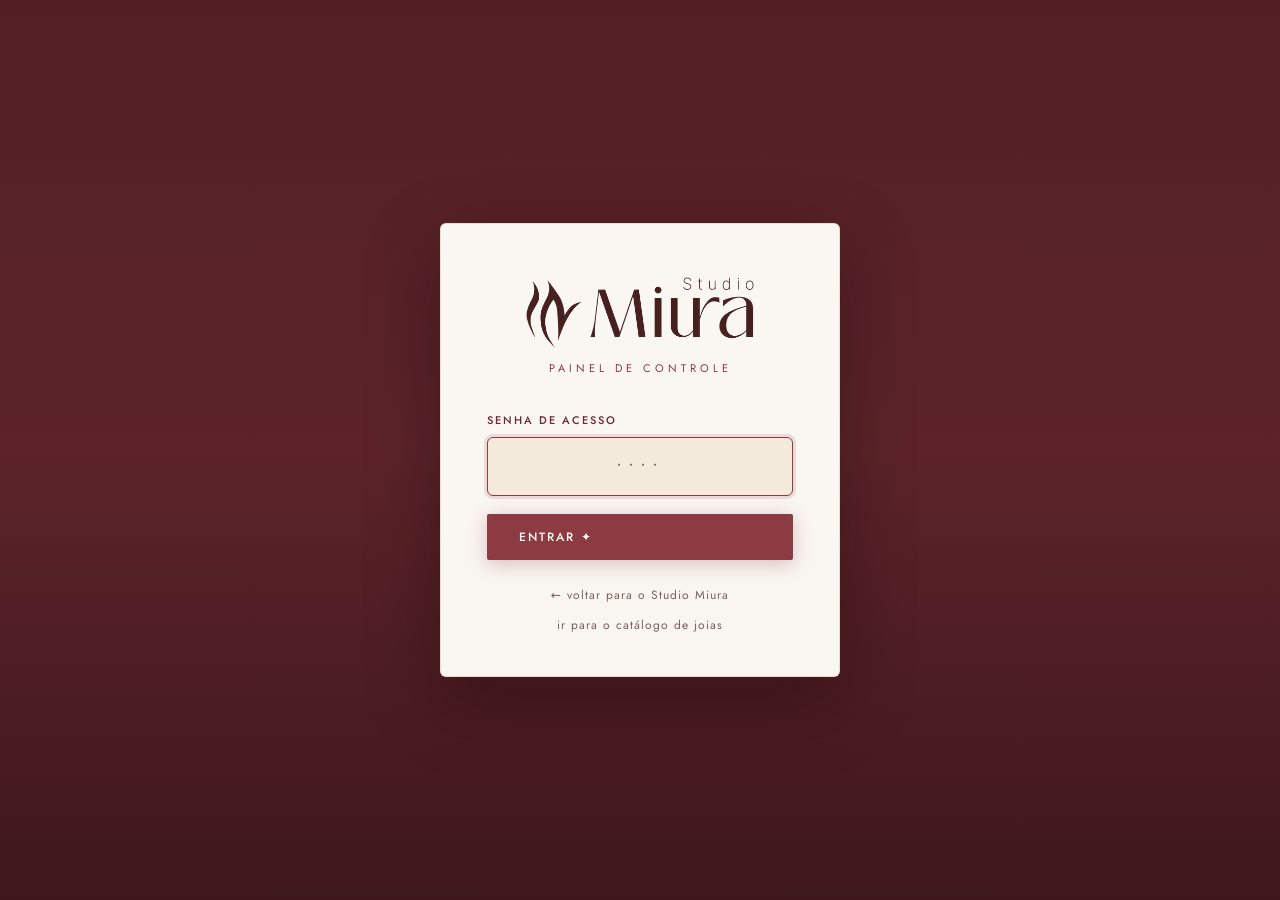
==== commit 6dc4fb0e: "Painel do Studio Miura com abas e aba Lançamentos no catálogo O conteúdo do Studio sai do HTML para " ====
--- a/admin.html
+++ b/admin.html
@@ -35,7 +35,7 @@
         <header class="admin-header">
             <div class="admin-brand">
                 <img src="img/studio/logo-miura.png" alt="Studio Miura" class="admin-logo" width="906" height="286">
-                <div class="admin-brand-sub"><strong>Painel de Controle</strong>Catálogo de Joias</div>
+                <div class="admin-brand-sub"><strong>Painel de Controle</strong>Studio Miura</div>
             </div>
             <div class="admin-header-actions">
                 <a href="index.html" target="_blank" class="btn btn-outline-sm">Ver Studio ↗</a>
@@ -48,15 +48,126 @@
             <div class="admin-welcome">
                 <p>Studio Miura · Painel</p>
                 <h1>Bem-vinda ao seu <em>painel</em></h1>
-                <p>Cuide do catálogo de joias: preços, fotos, estoque e avisos. Nada vai ao ar até você salvar ou publicar.</p>
-            </div>
-
+                <p>Edite tudo do site do Studio Miura e do catálogo de joias. Nada vai ao ar até você salvar a prévia ou publicar.</p>
+            </div>
+
+            <div class="panel-tabs" role="tablist" aria-label="Área do painel">
+                <button type="button" class="panel-tab is-active" role="tab" data-tab="studio" id="ptab-studio" aria-selected="true">
+                    <svg viewBox="0 0 24 24" fill="none" stroke="currentColor" stroke-width="1.5" aria-hidden="true"><path d="M5 19c0-8 5.5-13.5 15-14-.5 9.5-6 15-14 15"/><path d="M5 19c3-3.5 6-6.5 10-9"/></svg>
+                    Studio Miura
+                </button>
+                <button type="button" class="panel-tab" role="tab" data-tab="joias" id="ptab-joias" aria-selected="false">
+                    <svg viewBox="0 0 24 24" fill="none" stroke="currentColor" stroke-width="1.5" aria-hidden="true"><path d="M6 3h12l4 6-10 12L2 9z"/><path d="M2 9h20"/></svg>
+                    Catálogo de Joias
+                </button>
+            </div>
+
+            <!-- ABA STUDIO MIURA -->
+            <div class="tab-pane" id="pane-studio" role="tabpanel" aria-labelledby="ptab-studio">
+                <div class="admin-stats" id="stStats"></div>
+
+                <section class="admin-section">
+                    <div class="admin-section-head"><div>
+                        <h2>Contato e Avisos</h2>
+                        <p>O WhatsApp vale para todos os botões de agendar do site do Studio.</p>
+                    </div></div>
+                    <div class="admin-config">
+                        <div class="config-grid">
+                            <div class="config-field"><label for="stWhats">WhatsApp de agendamento (55 + DDD + número)</label><input type="text" id="stWhats" inputmode="numeric" data-k="contato.whatsapp" placeholder="5541997117882"></div>
+                            <div class="config-field"><label for="stInsta">Instagram do Studio (sem @, opcional)</label><input type="text" id="stInsta" data-k="contato.instagram" placeholder="studiomiura"></div>
+                        </div>
+                        <div class="config-grid">
+                            <div class="config-field"><label for="stEnd">Endereço</label><input type="text" id="stEnd" data-k="contato.endereco" placeholder="Rua…, Fazenda Rio Grande – PR"></div>
+                            <div class="config-field"><label for="stHora">Horário de atendimento (opcional)</label><input type="text" id="stHora" data-k="contato.horario" placeholder="Seg–Sáb · 9h às 19h"></div>
+                        </div>
+                        <div class="config-grid three">
+                            <div class="config-field"><label for="stAv0">Aviso 1 da barra</label><input type="text" id="stAv0" data-k="avisos.0"></div>
+                            <div class="config-field"><label for="stAv1">Aviso 2 da barra</label><input type="text" id="stAv1" data-k="avisos.1"></div>
+                            <div class="config-field"><label for="stAv2">Aviso 3 da barra</label><input type="text" id="stAv2" data-k="avisos.2"></div>
+                        </div>
+                    </div>
+                </section>
+
+                <section class="admin-section">
+                    <div class="admin-section-head"><div>
+                        <h2>Capa e Conceito</h2>
+                        <p>Nos textos, use <code>*assim*</code> para itálico e <code>**assim**</code> para negrito.</p>
+                    </div></div>
+                    <div class="admin-config">
+                        <div class="config-field"><label for="stSub">Frase da capa</label><textarea id="stSub" rows="2" data-k="capa.subtitulo"></textarea></div>
+                        <div class="config-field"><label for="stSelos">Selos da capa <small>(um por linha)</small></label><textarea id="stSelos" rows="3" data-k="capa.selos" data-t="linhas"></textarea></div>
+                        <div class="config-field"><label for="stCTit">Título do conceito <small>(a parte em *itálico* vai para a linha de baixo)</small></label><input type="text" id="stCTit" data-k="conceito.titulo"></div>
+                        <div class="config-field"><label for="stCTxt">Textos do conceito <small>(deixe uma linha em branco entre os parágrafos)</small></label><textarea id="stCTxt" rows="7" data-k="conceito.textos" data-t="paragrafos"></textarea></div>
+                        <div class="config-grid">
+                            <div class="config-field"><label for="stUniao">"O que o Studio une" <small>(um por linha)</small></label><textarea id="stUniao" rows="5" data-k="conceito.uniao" data-t="linhas"></textarea></div>
+                            <div class="config-field"><label for="stCRod">Frase do quadro</label><textarea id="stCRod" rows="5" data-k="conceito.rodape"></textarea></div>
+                        </div>
+                    </div>
+                </section>
+
+                <section class="admin-section">
+                    <div class="admin-section-head">
+                        <div>
+                            <h2>Áreas e Serviços</h2>
+                            <p>Cada área vira um slide do carrossel e um cartão da grade. Clique numa área para editar; use as setas para mudar a ordem.</p>
+                        </div>
+                        <button type="button" class="btn btn-gold" id="stAddArea">＋ Adicionar área</button>
+                    </div>
+                    <div class="admin-config">
+                        <div class="config-grid">
+                            <div class="config-field"><label for="stSTit">Título da seção</label><input type="text" id="stSTit" data-k="servicos.titulo"></div>
+                            <div class="config-field"><label for="stSSub">Subtítulo da seção</label><input type="text" id="stSSub" data-k="servicos.subtitulo"></div>
+                        </div>
+                    </div>
+                    <div class="area-list" id="stAreas"></div>
+                </section>
+
+                <section class="admin-section">
+                    <div class="admin-section-head">
+                        <div>
+                            <h2>Depilação a Laser — seção de destaque</h2>
+                            <p>A faixa escura com as etapas e as áreas do corpo atendidas.</p>
+                        </div>
+                        <label class="switch-row"><span>Mostrar no site</span><span class="switch"><input type="checkbox" id="stLaserOn" data-k="laser.visivel" data-t="bool"><span class="slider"></span></span></label>
+                    </div>
+                    <div class="admin-config">
+                        <div class="config-field"><label for="stLTxt">Textos <small>(linha em branco entre parágrafos)</small></label><textarea id="stLTxt" rows="5" data-k="laser.textos" data-t="paragrafos"></textarea></div>
+                        <div class="config-grid">
+                            <div class="config-field"><label for="stLEt">Etapas <small>(uma por linha, no formato <em>Título: explicação</em>)</small></label><textarea id="stLEt" rows="5" data-k="laser.etapas" data-t="etapas"></textarea></div>
+                            <div class="config-field"><label for="stLAr">Áreas do corpo atendidas <small>(uma por linha)</small></label><textarea id="stLAr" rows="5" data-k="laser.areas" data-t="linhas"></textarea></div>
+                        </div>
+                        <div class="config-field"><label for="stLMsg">Mensagem do botão "Agendar Avaliação"</label><input type="text" id="stLMsg" data-k="laser.mensagem"></div>
+                    </div>
+                </section>
+
+                <section class="admin-section">
+                    <div class="admin-section-head">
+                        <div>
+                            <h2>Catálogo de Joias na página do Studio</h2>
+                            <p>O banner com as fotos das joias e o botão para o catálogo.</p>
+                        </div>
+                        <label class="switch-row"><span>Mostrar no site</span><span class="switch"><input type="checkbox" id="stJoiasOn" data-k="joias.visivel" data-t="bool"><span class="slider"></span></span></label>
+                    </div>
+                </section>
+
+                <section class="admin-actions-bar" id="stActionsBar">
+                    <div class="pending-note" id="stPending">Nenhuma alteração pendente</div>
+                    <div class="admin-actions-btns">
+                        <button class="btn btn-outline-sm" id="stDiscard">Descartar alterações</button>
+                        <button class="btn btn-cream" id="stPreview">Salvar prévia neste navegador</button>
+                        <button class="btn btn-gold" id="stPublish">✦ Publicar o Studio</button>
+                    </div>
+                </section>
+            </div>
+
+            <!-- ABA CATÁLOGO DE JOIAS -->
+            <div class="tab-pane" id="pane-joias" role="tabpanel" aria-labelledby="ptab-joias" hidden>
             <div class="admin-stats" id="adminStats"></div>
 
             <section class="admin-section">
                 <div class="admin-section-head">
                     <div>
-                        <h2>Configurações da Loja</h2>
+                        <h2>Configurações da Loja de Joias</h2>
                         <p>Avisos do topo, WhatsApp e Instagram — valem para o site inteiro, inclusive o checkout.</p>
                     </div>
                 </div>
@@ -82,7 +193,7 @@
             <section class="admin-section">
                 <div class="admin-section-head">
                     <div>
-                        <h2>Peças da Loja</h2>
+                        <h2>Peças do Catálogo</h2>
                         <p>Edite nome, preços, promoções e estoque, ou oculte peças da vitrine. As mudanças ficam pendentes até você salvar.</p>
                     </div>
                     <button type="button" class="btn btn-gold" id="openNewPieceBtn">＋ Adicionar peça</button>
@@ -97,6 +208,7 @@
                                 <th>Preço (R$)</th>
                                 <th>De (R$)</th>
                                 <th>Selo</th>
+                                <th>Lançamento</th>
                                 <th>À venda</th>
                                 <th>Visível</th>
                             </tr>
@@ -115,8 +227,10 @@
                 </div>
             </section>
 
+            </div>
+
             <section class="admin-section admin-publish-box">
-                <h3>Publicação</h3>
+                <h3>Publicação (vale para as duas abas)</h3>
                 <p>Para o botão <strong>"Publicar no site"</strong> funcionar, cole aqui um token do GitHub
                    (<a href="https://github.com/settings/personal-access-tokens/new" target="_blank">criar token ↗</a> — dê acesso de <em>Contents: Read and write</em> apenas ao repositório <code>js-joias-delicadas</code>).
                    O token fica salvo <strong>somente neste navegador</strong>.</p>
@@ -176,7 +290,9 @@
                             <div class="config-field"><label for="npPrice">Preço (R$)</label><input type="text" id="npPrice" inputmode="decimal" placeholder="99,90" required></div>
                             <div class="config-field"><label for="npOldPrice">Preço "De" (opcional)</label><input type="text" id="npOldPrice" inputmode="decimal" placeholder="—"></div>
                             <div class="config-field checkbox-field">
-                                <label for="npKids"><input type="checkbox" id="npKids"> Peça infantil (aba Kids)</label>
+                                <label for="npKids"><input type="checkbox" id="npKids"> Peça infantil (aba Kids)</label></div>
+                            <div class="config-field checkbox-field">
+                                <label for="npLanc"><input type="checkbox" id="npLanc" checked> Mostrar em Lançamentos</label>
                             </div>
                         </div>
                         <div class="config-field">
@@ -195,5 +311,8 @@
     <script src="data/catalogo-auto.js"></script>
     <script src="script.js"></script>
     <script src="admin.js"></script>
+    <script src="data/studio.js"></script>
+    <script src="studio-icones.js"></script>
+    <script src="admin-studio.js"></script>
 </body>
 </html>
--- a/style.css
+++ b/style.css
@@ -3174,4 +3174,31 @@
 .studio-strip-arrow { transition: transform 0.25s; }
 .studio-strip:hover { background: #6b2a31; }
 .studio-strip:hover .studio-strip-arrow { transform: translateX(-3px); }
-.mobile-nav-studio { color: #8c3b43; }+.mobile-nav-studio { color: #8c3b43; }
+/* ===========================
+   ABA LANÇAMENTOS
+   =========================== */
+.filter-tab-new { color: var(--gold-dark); font-weight: 500; }
+.filter-tab-new .filter-count {
+  display: inline-flex;
+  align-items: center;
+  justify-content: center;
+  min-width: 20px;
+  height: 20px;
+  padding: 0 6px;
+  margin-left: 4px;
+  border-radius: 999px;
+  background: var(--gold);
+  color: var(--white);
+  font-size: 10px;
+  letter-spacing: 0;
+}
+.filter-tab-new.active .filter-count { background: var(--white); color: var(--gold-dark); }
+.filter-empty {
+  text-align: center;
+  padding: 56px 24px;
+  color: var(--text-light);
+  font-family: var(--font-serif);
+  font-size: 20px;
+  font-style: italic;
+}
--- a/admin-studio.css
+++ b/admin-studio.css
@@ -130,3 +130,146 @@
   .admin-welcome { padding: 24px 22px; }
   .login-logo { width: 190px; }
 }
+
+/* ---------- Abas do painel: Studio Miura | Catálogo de Joias ---------- */
+.admin-body [hidden] { display: none !important; }
+.panel-tabs {
+  display: flex;
+  gap: 6px;
+  padding: 6px;
+  margin-bottom: 30px;
+  background: var(--white);
+  border: 1px solid var(--border);
+  border-radius: 999px;
+  width: fit-content;
+  max-width: 100%;
+}
+.panel-tab {
+  display: inline-flex;
+  align-items: center;
+  gap: 9px;
+  padding: 11px 24px;
+  border: none;
+  border-radius: 999px;
+  background: none;
+  font-family: var(--font-sans);
+  font-size: 12px;
+  font-weight: 500;
+  letter-spacing: 1.5px;
+  text-transform: uppercase;
+  color: var(--text-light);
+  cursor: pointer;
+  transition: var(--transition);
+  white-space: nowrap;
+}
+.panel-tab svg { width: 16px; height: 16px; }
+.panel-tab:hover { color: var(--gold); }
+.panel-tab.is-active { background: var(--gold); color: var(--white); box-shadow: 0 4px 16px rgba(140,59,67,0.3); }
+.tab-pane { animation: pdpFadeUp 0.45s ease both; }
+
+.stat-wide .stat-value { font-size: 24px; }
+.admin-section-head code {
+  font-size: 12px;
+  background: var(--cream);
+  border: 1px solid var(--border);
+  padding: 1px 6px;
+  border-radius: 3px;
+}
+.config-field label small { font-weight: 400; letter-spacing: 0.5px; text-transform: none; color: var(--text-light); }
+
+/* Interruptor com rótulo, no cabeçalho das seções */
+.switch-row {
+  display: inline-flex;
+  align-items: center;
+  gap: 12px;
+  font-size: 12px;
+  letter-spacing: 1px;
+  text-transform: uppercase;
+  color: var(--text-light);
+  cursor: pointer;
+  white-space: nowrap;
+}
+
+/* ---------- Editor de áreas ---------- */
+.area-list { display: flex; flex-direction: column; gap: 12px; margin-top: 16px; }
+.area-empty { padding: 28px; text-align: center; color: var(--text-light); background: var(--white); border: 1px dashed var(--border); border-radius: var(--radius); }
+.area-item {
+  background: var(--white);
+  border: 1px solid var(--border);
+  border-radius: var(--radius);
+  transition: var(--transition);
+}
+.area-item.open { border-color: var(--gold-light); box-shadow: var(--shadow); }
+.area-item.is-off { opacity: 0.6; }
+.area-item.is-off .area-name { text-decoration: line-through; }
+.area-head { display: flex; align-items: center; gap: 12px; padding: 10px 14px 10px 10px; }
+.area-toggle {
+  flex: 1;
+  min-width: 0;
+  display: flex;
+  align-items: center;
+  gap: 14px;
+  padding: 6px;
+  background: none;
+  border: none;
+  text-align: left;
+  cursor: pointer;
+  font-family: var(--font-sans);
+  color: var(--text);
+}
+.area-ico {
+  flex-shrink: 0;
+  width: 42px;
+  height: 42px;
+  border-radius: 50%;
+  background: var(--cream);
+  color: var(--gold);
+  display: flex;
+  align-items: center;
+  justify-content: center;
+}
+.area-ico svg { width: 20px; height: 20px; }
+.area-num { font-family: var(--font-serif); font-style: italic; color: var(--nude); font-size: 16px; }
+.area-name {
+  font-family: var(--font-serif);
+  font-size: 21px;
+  color: var(--dark);
+  white-space: nowrap;
+  overflow: hidden;
+  text-overflow: ellipsis;
+}
+.area-count { font-size: 12px; color: var(--text-light); white-space: nowrap; }
+.area-caret { margin-left: auto; color: var(--text-light); transition: transform 0.3s; }
+.area-item.open .area-caret { transform: rotate(180deg); }
+.area-ctrls { display: flex; align-items: center; gap: 6px; }
+.area-btn {
+  width: 34px;
+  height: 34px;
+  border-radius: 50%;
+  border: 1px solid var(--border);
+  background: var(--white);
+  color: var(--dark);
+  font-size: 14px;
+  cursor: pointer;
+  transition: var(--transition);
+}
+.area-btn:hover:not(:disabled) { background: var(--gold); border-color: var(--gold); color: var(--white); }
+.area-btn:disabled { opacity: 0.35; cursor: default; }
+.area-btn.danger:hover { background: #a53326; border-color: #a53326; }
+.area-ctrls .switch { margin-right: 6px; }
+.area-body { padding: 4px 24px 24px 72px; border-top: 1px solid var(--border); }
+.area-grid { display: grid; grid-template-columns: 1fr 1fr; gap: 0 20px; padding-top: 18px; }
+.area-grid .config-field { grid-column: 1 / -1; }
+.area-grid .config-field.half { grid-column: auto; }
+
+@media (max-width: 760px) {
+  .panel-tabs { width: 100%; }
+  .panel-tab { flex: 1; justify-content: center; padding: 11px 12px; letter-spacing: 1px; }
+  .area-count, .area-num { display: none; }
+  .area-name { font-size: 18px; }
+  .area-head { flex-wrap: wrap; }
+  .area-ctrls { width: 100%; justify-content: flex-end; }
+  .area-body { padding: 4px 16px 20px; }
+  .area-grid { grid-template-columns: 1fr; }
+  .area-grid .config-field.half { grid-column: 1 / -1; }
+}
